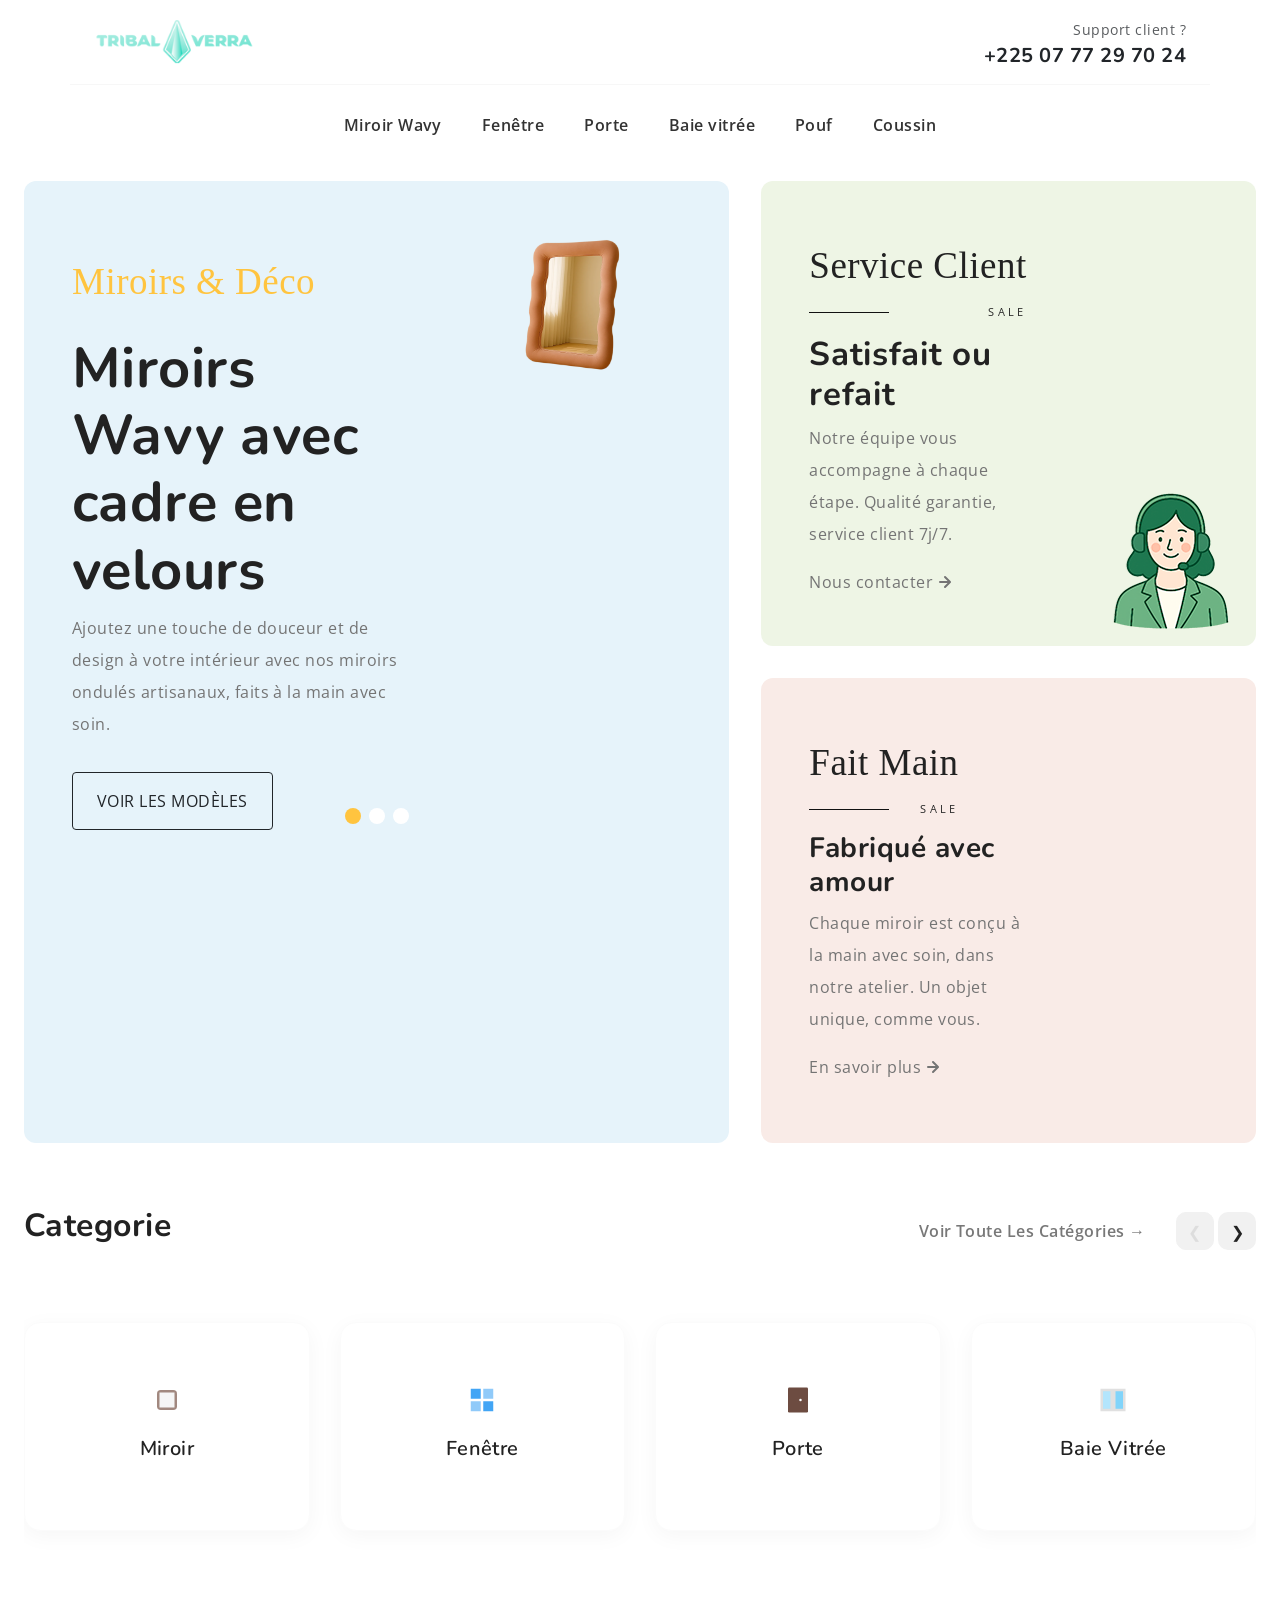
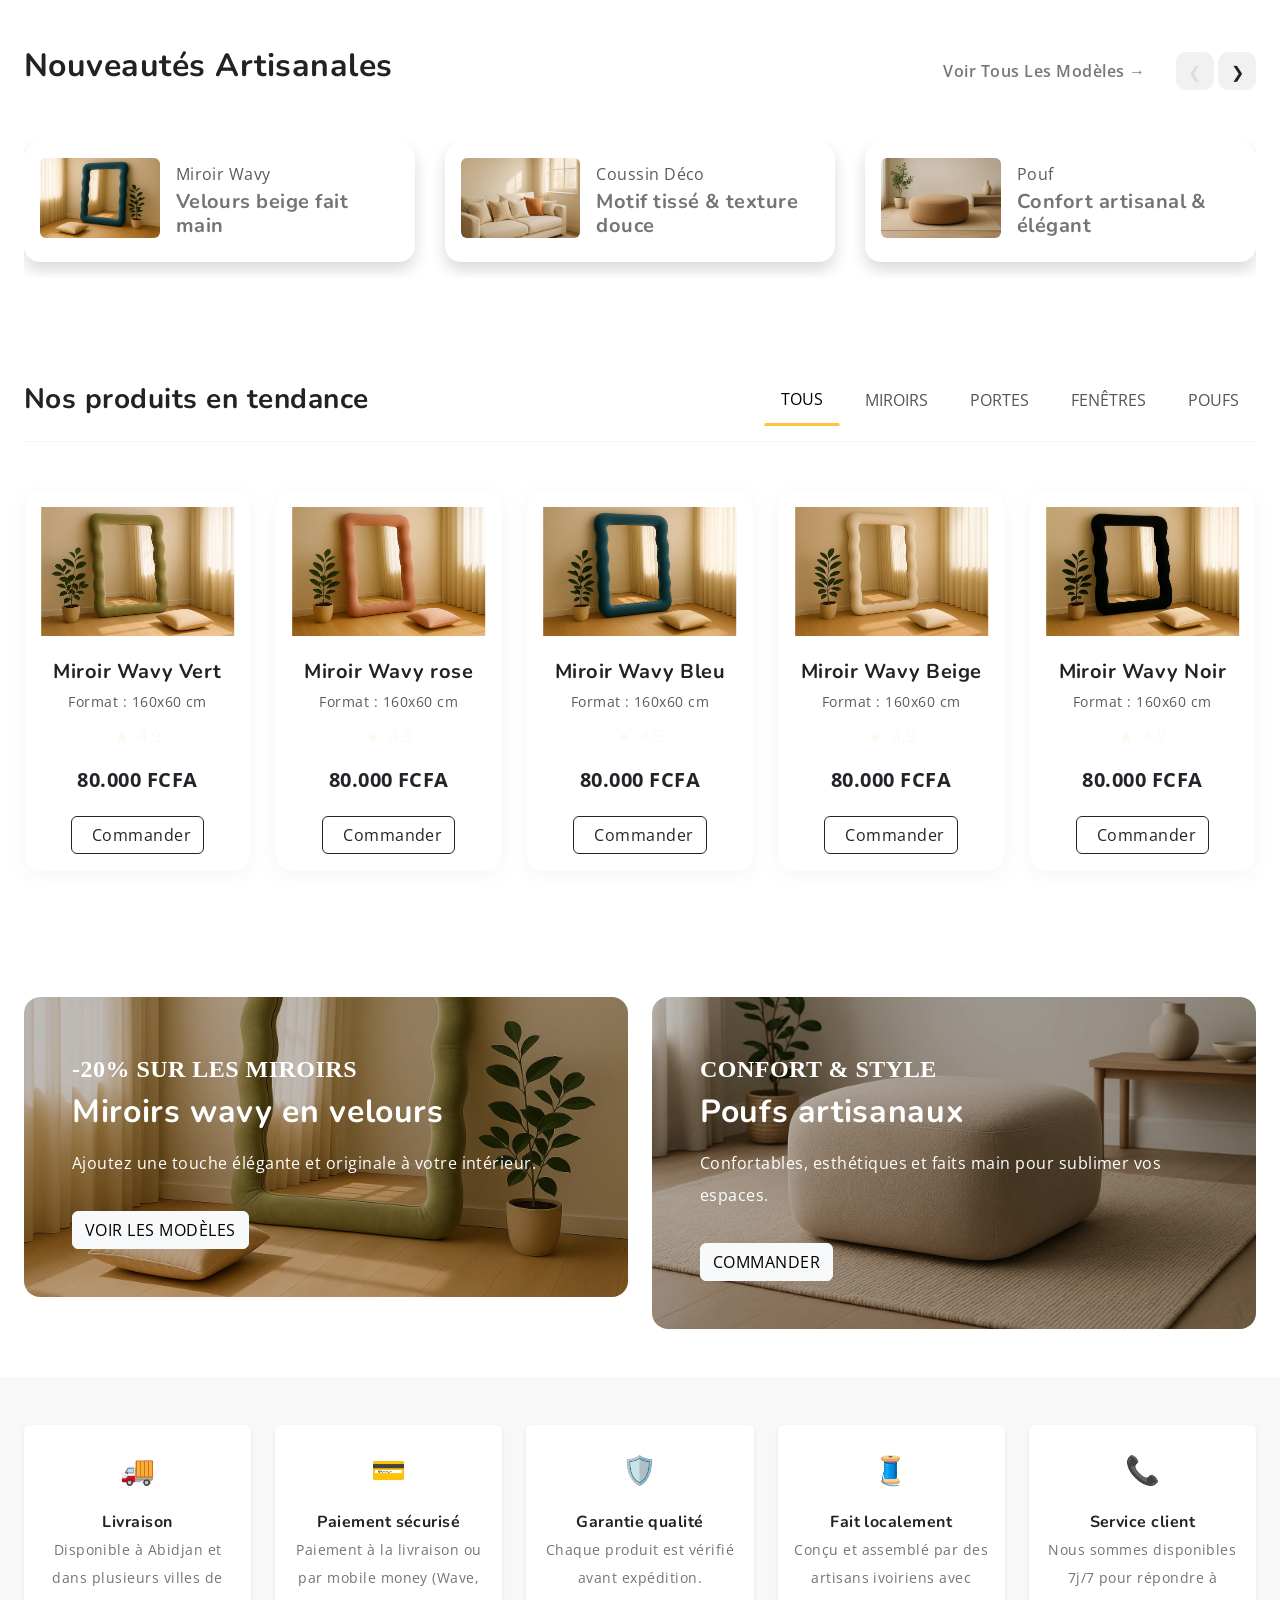
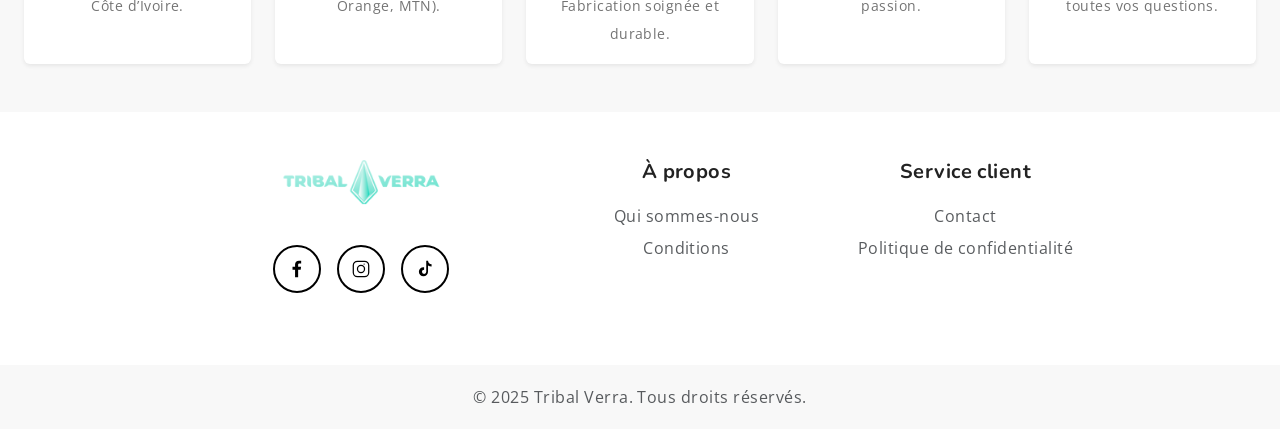
==== index.html @ c723441d "V1.0" ====
<!DOCTYPE html>
<!DOCTYPE html>
<html lang="fr">

<head>
  <title>Tribal Verra: Aluminium & Décoration - Artisanat Local & Design Moderne</title>
  <meta charset="utf-8">
  <meta http-equiv="X-UA-Compatible" content="IE=edge">
  <meta name="viewport" content="width=device-width, initial-scale=1.0">
  <meta name="format-detection" content="telephone=no">
  <meta name="apple-mobile-web-app-capable" content="yes">
  <meta name="author" content="Tribal Verra">
  <meta name="keywords"
    content="Tribal Verra, aluminium, décoration, miroir wavy, portes aluminium, fenêtres aluminium, baies vitrées, artisanat local, design moderne, sur mesure, Abidjan, Côte d'Ivoire">
  <meta name="description"
    content="Tribal Verra transforme vos espaces avec des créations en aluminium et miroirs uniques. Découvrez nos portes, fenêtres, baies vitrées sur mesure, alliant artisanat local et design moderne. Basé à Abidjan, Côte d'Ivoire.">
  <link rel="canonical" href="https://tribalverra.ci/">

  <meta property="og:title" content="Tribal Verra: Aluminium & Décoration - Artisanat Local & Design Moderne">
  <meta property="og:description"
    content="Tribal Verra transforme vos espaces avec des créations en aluminium et miroirs uniques. Découvrez nos portes, fenêtres, baies vitrées sur mesure, alliant artisanat local et design moderne. Basé à Abidjan, Côte d'Ivoire.">
  <meta property="og:type" content="website">
  <meta property="og:url" content="https://tribalverra.ci/">
  <meta property="og:image" content="URL_DE_VOTRE_LOGO_OU_IMAGE_PRINCIPALE">



  <link rel="stylesheet" href="https://cdn.jsdelivr.net/npm/swiper@9/swiper-bundle.min.css">
  <link rel="stylesheet" href="https://cdnjs.cloudflare.com/ajax/libs/font-awesome/6.5.0/css/all.min.css"
    integrity="sha512-7qQmYkhZXrxQSRRANmO1FV8n5Er7xd5ClbkJoKNZ4v1QHTuDi3U91yWyZzBOxgrZuS4MaPLD9QoI5Vvfv4F0eQ=="
    crossorigin="anonymous" referrerpolicy="no-referrer" />
  <link href="https://cdn.jsdelivr.net/npm/bootstrap@5.3.0-alpha3/dist/css/bootstrap.min.css" rel="stylesheet"
    integrity="sha384-KK94CHFLLe+nY2dmCWGMq91rCGa5gtU4mk92HdvYe+M/SXH301p5ILy+dN9+nJOZ" crossorigin="anonymous">
  <link rel="stylesheet" type="text/css" href="css/vendor.css">
  <link rel="stylesheet" type="text/css" href="style.css">

  <link rel="preconnect" href="https://fonts.googleapis.com">
  <link rel="preconnect" href="https://fonts.gstatic.com" crossorigin>
  <link
    href="https://fonts.googleapis.com/css2?family=Nunito:wght@400;700&family=Open+Sans:ital,wght@0,400;0,700;1,400;1,700&display=swap"
    rel="stylesheet">

  <link rel="apple-touch-icon" sizes="57x57" href="/apple-icon-57x57.png">
  <link rel="apple-touch-icon" sizes="60x60" href="/apple-icon-60x60.png">
  <link rel="apple-touch-icon" sizes="72x72" href="/apple-icon-72x72.png">
  <link rel="apple-touch-icon" sizes="76x76" href="/apple-icon-76x76.png">
  <link rel="apple-touch-icon" sizes="114x114" href="/apple-icon-114x114.png">
  <link rel="apple-touch-icon" sizes="120x120" href="/apple-icon-120x120.png">
  <link rel="apple-touch-icon" sizes="144x144" href="/apple-icon-144x144.png">
  <link rel="apple-touch-icon" sizes="152x152" href="/apple-icon-152x152.png">
  <link rel="apple-touch-icon" sizes="180x180" href="/apple-icon-180x180.png">
  <link rel="icon" type="image/png" sizes="192x192" href="/android-icon-192x192.png">
  <link rel="icon" type="image/png" sizes="32x32" href="/favicon-32x32.png">
  <link rel="icon" type="image/png" sizes="96x96" href="/favicon-96x96.png">
  <link rel="icon" type="image/png" sizes="16x16" href="/favicon-16x16.png">
  <link rel="manifest" href="/manifest.json">
  <meta name="msapplication-TileColor" content="#ffffff">
  <meta name="msapplication-TileImage" content="/ms-icon-144x144.png">
  <meta name="theme-color" content="#ffffff">

</head>

<body>

  <svg xmlns="http://www.w3.org/2000/svg" style="display: none;">
    <defs>
      <symbol xmlns="http://www.w3.org/2000/svg" id="link" viewBox="0 0 24 24">
        <path fill="currentColor"
          d="M12 19a1 1 0 1 0-1-1a1 1 0 0 0 1 1Zm5 0a1 1 0 1 0-1-1a1 1 0 0 0 1 1Zm0-4a1 1 0 1 0-1-1a1 1 0 0 0 1 1Zm-5 0a1 1 0 1 0-1-1a1 1 0 0 0 1 1Zm7-12h-1V2a1 1 0 0 0-2 0v1H8V2a1 1 0 0 0-2 0v1H5a3 3 0 0 0-3 3v14a3 3 0 0 0 3 3h14a3 3 0 0 0 3-3V6a3 3 0 0 0-3-3Zm1 17a1 1 0 0 1-1 1H5a1 1 0 0 1-1-1v-9h16Zm0-11H4V6a1 1 0 0 1 1-1h1v1a1 1 0 0 0 2 0V5h8v1a1 1 0 0 0 2 0V5h1a1 1 0 0 1 1 1ZM7 15a1 1 0 1 0-1-1a1 1 0 0 0 1 1Zm0 4a1 1 0 1 0-1-1a1 1 0 0 0 1 1Z" />
      </symbol>
      <symbol xmlns="http://www.w3.org/2000/svg" id="arrow-right" viewBox="0 0 24 24">
        <path fill="currentColor"
          d="M17.92 11.62a1 1 0 0 0-.21-.33l-5-5a1 1 0 0 0-1.42 1.42l3.3 3.29H7a1 1 0 0 0 0 2h7.59l-3.3 3.29a1 1 0 0 0 0 1.42a1 1 0 0 0 1.42 0l5-5a1 1 0 0 0 .21-.33a1 1 0 0 0 0-.76Z" />
      </symbol>
      <symbol xmlns="http://www.w3.org/2000/svg" id="category" viewBox="0 0 24 24">
        <path fill="currentColor"
          d="M19 5.5h-6.28l-.32-1a3 3 0 0 0-2.84-2H5a3 3 0 0 0-3 3v13a3 3 0 0 0 3 3h14a3 3 0 0 0 3-3v-10a3 3 0 0 0-3-3Zm1 13a1 1 0 0 1-1 1H5a1 1 0 0 1-1-1v-13a1 1 0 0 1 1-1h4.56a1 1 0 0 1 .95.68l.54 1.64a1 1 0 0 0 .95.68h7a1 1 0 0 1 1 1Z" />
      </symbol>
      <symbol xmlns="http://www.w3.org/2000/svg" id="calendar" viewBox="0 0 24 24">
        <path fill="currentColor"
          d="M19 4h-2V3a1 1 0 0 0-2 0v1H9V3a1 1 0 0 0-2 0v1H5a3 3 0 0 0-3 3v12a3 3 0 0 0 3 3h14a3 3 0 0 0 3-3V7a3 3 0 0 0-3-3Zm1 15a1 1 0 0 1-1 1H5a1 1 0 0 1-1-1v-7h16Zm0-9H4V7a1 1 0 0 1 1-1h2v1a1 1 0 0 0 2 0V6h6v1a1 1 0 0 0 2 0V6h2a1 1 0 0 1 1 1Z" />
      </symbol>
      <symbol xmlns="http://www.w3.org/2000/svg" id="heart" viewBox="0 0 24 24">
        <path fill="currentColor"
          d="M20.16 4.61A6.27 6.27 0 0 0 12 4a6.27 6.27 0 0 0-8.16 9.48l7.45 7.45a1 1 0 0 0 1.42 0l7.45-7.45a6.27 6.27 0 0 0 0-8.87Zm-1.41 7.46L12 18.81l-6.75-6.74a4.28 4.28 0 0 1 3-7.3a4.25 4.25 0 0 1 3 1.25a1 1 0 0 0 1.42 0a4.27 4.27 0 0 1 6 6.05Z" />
      </symbol>
      <symbol xmlns="http://www.w3.org/2000/svg" id="plus" viewBox="0 0 24 24">
        <path fill="currentColor"
          d="M19 11h-6V5a1 1 0 0 0-2 0v6H5a1 1 0 0 0 0 2h6v6a1 1 0 0 0 2 0v-6h6a1 1 0 0 0 0-2Z" />
      </symbol>
      <symbol xmlns="http://www.w3.org/2000/svg" id="minus" viewBox="0 0 24 24">
        <path fill="currentColor" d="M19 11H5a1 1 0 0 0 0 2h14a1 1 0 0 0 0-2Z" />
      </symbol>
      <symbol xmlns="http://www.w3.org/2000/svg" id="cart" viewBox="0 0 24 24">
        <path fill="currentColor"
          d="M8.5 19a1.5 1.5 0 1 0 1.5 1.5A1.5 1.5 0 0 0 8.5 19ZM19 16H7a1 1 0 0 1 0-2h8.491a3.013 3.013 0 0 0 2.885-2.176l1.585-5.55A1 1 0 0 0 19 5H6.74a3.007 3.007 0 0 0-2.82-2H3a1 1 0 0 0 0 2h.921a1.005 1.005 0 0 1 .962.725l.155.545v.005l1.641 5.742A3 3 0 0 0 7 18h12a1 1 0 0 0 0-2Zm-1.326-9l-1.22 4.274a1.005 1.005 0 0 1-.963.726H8.754l-.255-.892L7.326 7ZM16.5 19a1.5 1.5 0 1 0 1.5 1.5a1.5 1.5 0 0 0-1.5-1.5Z" />
      </symbol>
      <symbol xmlns="http://www.w3.org/2000/svg" id="check" viewBox="0 0 24 24">
        <path fill="currentColor"
          d="M18.71 7.21a1 1 0 0 0-1.42 0l-7.45 7.46l-3.13-3.14A1 1 0 1 0 5.29 13l3.84 3.84a1 1 0 0 0 1.42 0l8.16-8.16a1 1 0 0 0 0-1.47Z" />
      </symbol>
      <symbol xmlns="http://www.w3.org/2000/svg" id="trash" viewBox="0 0 24 24">
        <path fill="currentColor"
          d="M10 18a1 1 0 0 0 1-1v-6a1 1 0 0 0-2 0v6a1 1 0 0 0 1 1ZM20 6h-4V5a3 3 0 0 0-3-3h-2a3 3 0 0 0-3 3v1H4a1 1 0 0 0 0 2h1v11a3 3 0 0 0 3 3h8a3 3 0 0 0 3-3V8h1a1 1 0 0 0 0-2ZM10 5a1 1 0 0 1 1-1h2a1 1 0 0 1 1 1v1h-4Zm7 14a1 1 0 0 1-1 1H8a1 1 0 0 1-1-1V8h10Zm-3-1a1 1 0 0 0 1-1v-6a1 1 0 0 0-2 0v6a1 1 0 0 0 1 1Z" />
      </symbol>
      <symbol xmlns="http://www.w3.org/2000/svg" id="star-outline" viewBox="0 0 15 15">
        <path fill="none" stroke="currentColor" stroke-linecap="round" stroke-linejoin="round"
          d="M7.5 9.804L5.337 11l.413-2.533L4 6.674l2.418-.37L7.5 4l1.082 2.304l2.418.37l-1.75 1.793L9.663 11L7.5 9.804Z" />
      </symbol>
      <symbol xmlns="http://www.w3.org/2000/svg" id="star-solid" viewBox="0 0 15 15">
        <path fill="currentColor"
          d="M7.953 3.788a.5.5 0 0 0-.906 0L6.08 5.85l-2.154.33a.5.5 0 0 0-.283.843l1.574 1.613l-.373 2.284a.5.5 0 0 0 .736.518l1.92-1.063l1.921 1.063a.5.5 0 0 0 .736-.519l-.373-2.283l1.574-1.613a.5.5 0 0 0-.283-.844L8.921 5.85l-.968-2.062Z" />
      </symbol>
      <symbol xmlns="http://www.w3.org/2000/svg" id="search" viewBox="0 0 24 24">
        <path fill="currentColor"
          d="M21.71 20.29L18 16.61A9 9 0 1 0 16.61 18l3.68 3.68a1 1 0 0 0 1.42 0a1 1 0 0 0 0-1.39ZM11 18a7 7 0 1 1 7-7a7 7 0 0 1-7 7Z" />
      </symbol>
      <symbol xmlns="http://www.w3.org/2000/svg" id="user" viewBox="0 0 24 24">
        <path fill="currentColor"
          d="M15.71 12.71a6 6 0 1 0-7.42 0a10 10 0 0 0-6.22 8.18a1 1 0 0 0 2 .22a8 8 0 0 1 15.9 0a1 1 0 0 0 1 .89h.11a1 1 0 0 0 .88-1.1a10 10 0 0 0-6.25-8.19ZM12 12a4 4 0 1 1 4-4a4 4 0 0 1-4 4Z" />
      </symbol>
      <symbol xmlns="http://www.w3.org/2000/svg" id="close" viewBox="0 0 15 15">
        <path fill="currentColor"
          d="M7.953 3.788a.5.5 0 0 0-.906 0L6.08 5.85l-2.154.33a.5.5 0 0 0-.283.843l1.574 1.613l-.373 2.284a.5.5 0 0 0 .736.518l1.92-1.063l1.921 1.063a.5.5 0 0 0 .736-.519l-.373-2.283l1.574-1.613a.5.5 0 0 0-.283-.844L8.921 5.85l-.968-2.062Z" />
      </symbol>
    </defs>
  </svg>

  <div class="preloader-wrapper">
    <div class="preloader">
    </div>
  </div>

  <header>
    <!-- Top header -->
    <div class="container py-3 border-bottom">
      <div class="row align-items-center justify-content-between">

        <!-- Logo -->
        <div class="col-md-4 text-center text-md-start mb-3 mb-md-0">
          <a href="index.html">
            <img src="images/logo.png" alt="logo Tribal Verra" class="img-fluid" style="max-width: 160px;">
          </a>
        </div>

        <!-- Support client -->
        <div class="col-md-4 text-center text-md-end">
          <div class="support-box">
            <span class="text-muted d-block small">Support client ?</span>
            <h5 class="mb-0 fw-bold text-dark">+225 07 77 29 70 24</h5>
          </div>
        </div>

      </div>
    </div>
    <nav class="navbar navbar-expand-lg bg-white py-3">
      <div class="container">

        <!-- Bouton Mobile -->
        <button class="navbar-toggler" type="button" data-bs-toggle="collapse" data-bs-target="#navbarNav"
          aria-controls="navbarNav" aria-expanded="false" aria-label="Toggle navigation">
          <span class="navbar-toggler-icon"></span>
        </button>

        <!-- Liens de navigation -->
        <div class="collapse navbar-collapse justify-content-center" id="navbarNav">
          <ul class="navbar-nav gap-4 text-center">

            <li class="nav-item">
              <a class="nav-link fw-semibold" href="miroirwavy.html">Miroir Wavy</a>
            </li>

            <li class="nav-item">
              <a class="nav-link fw-semibold" href="#fenetre">Fenêtre</a>
            </li>

            <li class="nav-item">
              <a class="nav-link fw-semibold" href="#porte">Porte</a>
            </li>

            <li class="nav-item">
              <a class="nav-link fw-semibold" href="#baievitree">Baie vitrée</a>
            </li>

            <li class="nav-item">
              <a class="nav-link fw-semibold" href="#pouf">Pouf</a>
            </li>

            <li class="nav-item">
              <a class="nav-link fw-semibold" href="#coussin">Coussin</a>
            </li>

          </ul>
        </div>

      </div>
    </nav>
  </header>

  <section class="py-3"
    style="background-image: url('images/background-pattern.jpg');background-repeat: no-repeat;background-size: cover;">
    <div class="container-fluid">
      <div class="row">
        <div class="col-md-12">

          <div class="banner-blocks">

            <div class="banner-ad large bg-info block-1">

              <div class="swiper main-swiper">
                <div class="swiper-wrapper">

                  <div class="swiper-slide">
                    <div class="row banner-content p-5">
                      <div class="content-wrapper col-md-7">
                        <div class="categories my-3">Miroirs & Déco</div>
                        <h3 class="display-4">Miroirs Wavy avec cadre en velours</h3>
                        <p>Ajoutez une touche de douceur et de design à votre intérieur avec nos miroirs ondulés
                          artisanaux, faits à la main avec soin.</p>
                        <a href="https://wa.me/p/30086989200899833/22577297024"
                          class="btn btn-outline-dark btn-lg text-uppercase fs-6 rounded-1 px-4 py-3 mt-3">Voir les
                          modèles</a>
                      </div>
                      <div class="img-wrapper col-md-5">
                        <img src="images/BN1.png" class="img-fluid">
                      </div>
                    </div>
                  </div>

                  <div class="swiper-slide">
                    <div class="row banner-content p-5">
                      <div class="content-wrapper col-md-7">
                        <div class="categories mb-3 pb-3">Aluminium Sur-Mesure</div>
                        <h3 class="banner-title">Fenêtres & Baies Vitrées Élégantes</h3>
                        <p>Modernisez vos espaces avec nos ouvertures en aluminium, conçues pour offrir lumière,
                          esthétisme et durabilité.</p>
                        <a href="https://wa.me/22577297024"
                          class="btn btn-outline-dark btn-lg text-uppercase fs-6 rounded-1">Demander un devis</a>
                      </div>
                      <div class="img-wrapper col-md-5">
                        <img src="images/bnf.png" class="img-fluid">
                      </div>
                    </div>
                  </div>

                  <div class="swiper-slide">
                    <div class="row banner-content p-5">
                      <div class="content-wrapper col-md-7">
                        <div class="categories mb-3 pb-3">Portes Modernes</div>
                        <h3 class="banner-title">Portes en Aluminium Design</h3>
                        <p>Des portes solides, esthétiques et résistantes aux intempéries, pour une entrée élégante et
                          sécurisée.</p>
                        <a href="https://wa.me/22577297024"
                          class="btn btn-outline-dark btn-lg text-uppercase fs-6 rounded-1">Voir la collection</a>
                      </div>
                      <div class="img-wrapper col-md-5">
                        <img src="images/BNP.png" class="img-fluid">
                      </div>
                    </div>
                  </div>
                </div>

                <div class="swiper-pagination"></div>

              </div>
            </div>

            <div class="banner-ad bg-success-subtle block-2"
              style="background:url('images/svc.png') no-repeat;background-position: right bottom">
              <div class="row banner-content p-5">
                <div class="content-wrapper col-md-7">
                  <div class="categories sale mb-3 pb-3">Service Client</div>
                  <h3 class="banner-title">Satisfait ou refait</h3>
                  <p class="mb-3">Notre équipe vous accompagne à chaque étape. Qualité garantie, service client 7j/7.
                  </p>
                  <a href="https://wa.me/22577297024" class="d-flex align-items-center nav-link">Nous contacter <svg
                      width="24" height="24">
                      <use xlink:href="#arrow-right"></use>
                    </svg></a>
                </div>
              </div>
            </div>

            <div class="banner-ad bg-danger block-3">
              <div class="row banner-content p-5">
                <div class="content-wrapper col-md-7">
                  <div class="categories sale mb-3 pb-3">Fait main</div>
                  <h3 class="item-title">Fabriqué avec amour</h3>
                  <p class="mb-3">Chaque miroir est conçu à la main avec soin, dans notre atelier. Un objet unique,
                    comme vous.</p>
                  <a href="https://wa.me/22577297024" class="d-flex align-items-center nav-link">En savoir plus <svg
                      width="24" height="24">
                      <use xlink:href="#arrow-right"></use>
                    </svg></a>
                </div>
              </div>
            </div>

          </div>
        </div>

      </div>
      <!-- / Banner Blocks -->

    </div>
    </div>
    </div>
  </section>

  <section class="py-5 overflow-hidden">
    <div class="container-fluid">
      <div class="row">
        <div class="col-md-12">

          <div class="section-header d-flex flex-wrap justify-content-between mb-5">
            <h2 class="section-title">Categorie</h2>

            <div class="d-flex align-items-center">
              <a href="#" class="btn-link text-decoration-none">Voir toute les Catégories →</a>
              <div class="swiper-buttons">
                <button class="swiper-prev category-carousel-prev btn btn-yellow">❮</button>
                <button class="swiper-next category-carousel-next btn btn-yellow">❯</button>
              </div>
            </div>
          </div>

        </div>
      </div>
      <div class="row">
        <div class="col-md-12">

          <div class="category-carousel swiper">
            <div class="swiper-wrapper">

              <!-- Miroir -->

              <a href="miroirwavy.html" class="nav-link category-item swiper-slide text-center">
                <svg xmlns="http://www.w3.org/2000/svg" width="30" height="30" viewBox="0 0 24 24">
                  <rect x="4" y="4" width="16" height="16" rx="3" ry="3" fill="#a1887f" />
                  <rect x="6" y="6" width="12" height="12" fill="#f5f5f5" />
                </svg>
                <h3 class="category-title">Miroir</h3>
              </a>

              <!-- Fenêtre -->
              <a href="https://wa.me/22577297024" class="nav-link category-item swiper-slide text-center">
                <svg xmlns="http://www.w3.org/2000/svg" width="30" height="30" viewBox="0 0 24 24">
                  <path d="M3 3h8v8H3z" fill="#42a5f5" />
                  <path d="M13 3h8v8h-8z" fill="#90caf9" />
                  <path d="M3 13h8v8H3z" fill="#90caf9" />
                  <path d="M13 13h8v8h-8z" fill="#42a5f5" />
                </svg>
                <h3 class="category-title">Fenêtre</h3>
              </a>

              <!-- Porte -->
              <a href="https://wa.me/22577297024" class="nav-link category-item swiper-slide text-center">
                <svg xmlns="http://www.w3.org/2000/svg" width="30" height="30" viewBox="0 0 24 24">
                  <rect x="4" y="2" width="16" height="20" rx="1" ry="1" fill="#6d4c41" />
                  <circle cx="14" cy="12" r="1" fill="#fff" />
                </svg>
                <h3 class="category-title">Porte</h3>
              </a>

              <!-- Baie Vitrée -->
              <a href="https://wa.me/22577297024" class="nav-link category-item swiper-slide text-center">
                <svg xmlns="http://www.w3.org/2000/svg" width="30" height="30" viewBox="0 0 24 24">
                  <rect x="2" y="3" width="20" height="18" fill="#e0e0e0" />
                  <rect x="4" y="5" width="6" height="14" fill="#b3e5fc" />
                  <rect x="14" y="5" width="6" height="14" fill="#81d4fa" />
                </svg>
                <h3 class="category-title">Baie Vitrée</h3>
              </a>

              <!-- Pouf -->
              <a href="https://wa.me/22577297024" class="nav-link category-item swiper-slide text-center">
                <svg xmlns="http://www.w3.org/2000/svg" width="30" height="30" viewBox="0 0 24 24">
                  <ellipse cx="12" cy="17" rx="8" ry="4" fill="#d7ccc8" />
                  <rect x="4" y="6" width="16" height="10" rx="4" ry="4" fill="#a1887f" />
                </svg>
                <h3 class="category-title">Pouf</h3>
              </a>

              <!-- Coussin -->
              <a href="https://wa.me/22577297024" class="nav-link category-item swiper-slide text-center">
                <svg xmlns="http://www.w3.org/2000/svg" width="30" height="30" viewBox="0 0 24 24">
                  <rect x="4" y="4" width="16" height="16" rx="3" ry="3" fill="#ffccbc" />
                </svg>
                <h3 class="category-title">Coussin</h3>
              </a>

            </div>
          </div>

        </div>
      </div>
    </div>
  </section>


  <section class="py-5 overflow-hidden">
    <div class="container-fluid">
      <div class="row">
        <div class="col-md-12">

          <div class="section-header d-flex flex-wrap justify-content-between mb-5">
            <h2 class="section-title">Nouveautés Artisanales</h2>
            <div class="d-flex align-items-center">
              <a href="#" class="btn-link text-decoration-none">Voir tous les modèles →</a>
              <div class="swiper-buttons">
                <button class="swiper-prev brand-carousel-prev btn btn-yellow">❮</button>
                <button class="swiper-next brand-carousel-next btn btn-yellow">❯</button>
              </div>
            </div>
          </div>

        </div>
      </div>

      <div class="row">
        <div class="col-md-12">
          <div class="brand-carousel swiper">
            <div class="swiper-wrapper">

              <!-- Miroir Wavy -->
              <div class="swiper-slide">
                <div class="card mb-3 p-3 rounded-4 shadow border-0">
                  <div class="row g-0">
                    <div class="col-md-4">
                      <img src="images/bleu.webp" class="img-fluid rounded" alt="Miroir Wavy">
                    </div>
                    <div class="col-md-8">
                      <div class="card-body py-0">
                        <p class="text-muted mb-0">Miroir Wavy</p>
                        <h5 class="card-title">Velours beige fait main</h5>
                      </div>
                    </div>
                  </div>
                </div>
              </div>

              <!-- Coussin Déco -->
              <div class="swiper-slide">
                <div class="card mb-3 p-3 rounded-4 shadow border-0">
                  <div class="row g-0">
                    <div class="col-md-4">
                      <img src="images/cs.webp" class="img-fluid rounded" alt="Coussin Déco">
                    </div>
                    <div class="col-md-8">
                      <div class="card-body py-0">
                        <p class="text-muted mb-0">Coussin Déco</p>
                        <h5 class="card-title">Motif tissé & texture douce</h5>
                      </div>
                    </div>
                  </div>
                </div>
              </div>

              <!-- Pouf -->
              <div class="swiper-slide">
                <div class="card mb-3 p-3 rounded-4 shadow border-0">
                  <div class="row g-0">
                    <div class="col-md-4">
                      <img src="images/Pf.webp" class="img-fluid rounded" alt="Pouf Design">
                    </div>
                    <div class="col-md-8">
                      <div class="card-body py-0">
                        <p class="text-muted mb-0">Pouf</p>
                        <h5 class="card-title">Confort artisanal & élégant</h5>
                      </div>
                    </div>
                  </div>
                </div>
              </div>

              <!-- Baie Vitrée -->
              <div class="swiper-slide">
                <div class="card mb-3 p-3 rounded-4 shadow border-0">
                  <div class="row g-0">
                    <div class="col-md-4">
                      <img src="images/BVT.webp" class="img-fluid rounded" alt="Baie vitrée aluminium">
                    </div>
                    <div class="col-md-8">
                      <div class="card-body py-0">
                        <p class="text-muted mb-0">Baie Vitrée</p>
                        <h5 class="card-title">Aluminium & vue panoramique</h5>
                      </div>
                    </div>
                  </div>
                </div>
              </div>

              <!-- Fenêtre aluminium -->
              <div class="swiper-slide">
                <div class="card mb-3 p-3 rounded-4 shadow border-0">
                  <div class="row g-0">
                    <div class="col-md-4">
                      <img src="images/F1.webp" class="img-fluid rounded" alt="Fenêtre aluminium noire">
                    </div>
                    <div class="col-md-8">
                      <div class="card-body py-0">
                        <p class="text-muted mb-0">Fenêtre Aluminium</p>
                        <h5 class="card-title">Minimalisme & solidité</h5>
                      </div>
                    </div>
                  </div>
                </div>
              </div>

              <!-- Porte en alu -->
              <div class="swiper-slide">
                <div class="card mb-3 p-3 rounded-4 shadow border-0">
                  <div class="row g-0">
                    <div class="col-md-4">
                      <img src="images/pRT.webp" class="img-fluid rounded" alt="Porte vitrée">
                    </div>
                    <div class="col-md-8">
                      <div class="card-body py-0">
                        <p class="text-muted mb-0">Porte Aluminium</p>
                        <h5 class="card-title">Design clair & moderne</h5>
                      </div>
                    </div>
                  </div>
                </div>
              </div>

            </div> <!-- end swiper-wrapper -->
          </div> <!-- end swiper -->
        </div>
      </div>
    </div>
  </section>


  <section class="py-5">
    <div class="container-fluid">

      <div class="row">
        <div class="col-md-12">

          <div class="bootstrap-tabs product-tabs">
            <div
              class="tabs-header d-flex flex-column flex-md-row justify-content-between align-items-start align-items-md-center border-bottom pb-3 mb-5">

              <!-- Titre -->
              <h3 class="fw-bold mb-3 mb-md-0">Nos produits en tendance</h3>

              <!-- Navigation Tabs -->
              <nav>
                <div class="nav nav-tabs gap-2" id="nav-tab" role="tablist">
                  <button class="nav-link active text-uppercase fs-6" id="nav-all-tab" data-bs-toggle="tab"
                    data-bs-target="#nav-all" type="button" role="tab">Tous</button>
                  <button class="nav-link text-uppercase fs-6" id="nav-mirrors-tab" data-bs-toggle="tab"
                    data-bs-target="#nav-mirrors" type="button" role="tab">Miroirs</button>
                  <button class="nav-link text-uppercase fs-6" id="nav-doors-tab" data-bs-toggle="tab"
                    data-bs-target="#nav-doors" type="button" role="tab">Portes</button>
                  <button class="nav-link text-uppercase fs-6" id="nav-windows-tab" data-bs-toggle="tab"
                    data-bs-target="#nav-windows" type="button" role="tab">Fenêtres</button>
                  <button class="nav-link text-uppercase fs-6" id="nav-poufs-tab" data-bs-toggle="tab"
                    data-bs-target="#nav-poufs" type="button" role="tab">Poufs</button>
                </div>
              </nav>

            </div>
            <div class="tab-content" id="nav-tabContent">
              <div class="tab-pane fade show active" id="nav-all" role="tabpanel" aria-labelledby="nav-all-tab">

                <div class="product-grid row row-cols-1 row-cols-sm-2 row-cols-md-3 row-cols-lg-4 row-cols-xl-5">



                  <div class="col">
                    <div class="product-item text-center position-relative" style="overflow: hidden;">

                      <!-- Image avec effet miroir horizontal -->
                      <figure class="mb-4">
                        <a href="miroirwavy.html" title="Miroir Wavy Vert">
                          <img src="images/vert.webp" class="tab-image img-fluid"
                            style="transform: scaleX(-1); transition: transform 0.3s ease;">
                        </a>
                      </figure>

                      <!-- Détails du produit -->
                      <h5 class="fw-bold mb-1">Miroir Wavy Vert</h5>
                      <span class="d-block text-muted small mb-1">Format : 160x60 cm</span>
                      <span class="d-block text-warning mb-2">
                        <svg width="16" height="16" class="text-warning me-1">
                          <use xlink:href="#star-solid"></use>
                        </svg> 4.9
                      </span>
                      <p class="fw-bold text-dark fs-5 mb-3">80.000 FCFA</p>

                      <!-- Bouton commander -->
                      <a href="miroirwavy.html" class="btn btn-outline-dark d-inline-flex align-items-center gap-2">
                        <iconify-icon icon="uil:shopping-cart" width="20"></iconify-icon>
                        Commander
                      </a>

                    </div>
                  </div>

                  <div class="col">
                    <div class="product-item text-center position-relative" style="overflow: hidden;">

                      <!-- Image avec effet miroir horizontal -->
                      <figure class="mb-4">
                        <a href="miroirwavy.html" title="Miroir Wavy Rose">
                          <img src="images/Banner.webp" class="tab-image img-fluid"
                            style="transform: scaleX(-1); transition: transform 0.3s ease;">
                        </a>
                      </figure>

                      <!-- Détails du produit -->
                      <h5 class="fw-bold mb-1">Miroir Wavy rose</h5>
                      <span class="d-block text-muted small mb-1">Format : 160x60 cm</span>
                      <span class="d-block text-warning mb-2">
                        <svg width="16" height="16" class="text-warning me-1">
                          <use xlink:href="#star-solid"></use>
                        </svg> 4.9
                      </span>
                      <p class="fw-bold text-dark fs-5 mb-3">80.000 FCFA</p>

                      <!-- Bouton commander -->
                      <a href="miroirwavy.html" class="btn btn-outline-dark d-inline-flex align-items-center gap-2">
                        <iconify-icon icon="uil:shopping-cart" width="20"></iconify-icon>
                        Commander
                      </a>

                    </div>
                  </div>

                  <div class="col">
                    <div class="product-item text-center position-relative" style="overflow: hidden;">

                      <!-- Image avec effet miroir horizontal -->
                      <figure class="mb-4">
                        <a href="miroirwavy.html" title="Miroir Wavy Bleu">
                          <img src="images/bleu.webp" class="tab-image img-fluid"
                            style="transform: scaleX(-1); transition: transform 0.3s ease;">
                        </a>
                      </figure>

                      <!-- Détails du produit -->
                      <h5 class="fw-bold mb-1">Miroir Wavy Bleu</h5>
                      <span class="d-block text-muted small mb-1">Format : 160x60 cm</span>
                      <span class="d-block text-warning mb-2">
                        <svg width="16" height="16" class="text-warning me-1">
                          <use xlink:href="#star-solid"></use>
                        </svg> 4.9
                      </span>
                      <p class="fw-bold text-dark fs-5 mb-3">80.000 FCFA</p>

                      <!-- Bouton commander -->
                      <a href="miroirwavy.html" class="btn btn-outline-dark d-inline-flex align-items-center gap-2">
                        <iconify-icon icon="uil:shopping-cart" width="20"></iconify-icon>
                        Commander
                      </a>

                    </div>
                  </div>

                  <div class="col">
                    <div class="product-item text-center position-relative" style="overflow: hidden;">

                      <!-- Image avec effet miroir horizontal -->
                      <figure class="mb-4">
                        <a href="miroirwavy.html" title="Miroir Wavy Beige">
                          <img src="images/Blanc.webp" class="tab-image img-fluid"
                            style="transform: scaleX(-1); transition: transform 0.3s ease;">
                        </a>
                      </figure>

                      <!-- Détails du produit -->
                      <h5 class="fw-bold mb-1">Miroir Wavy Beige</h5>
                      <span class="d-block text-muted small mb-1">Format : 160x60 cm</span>
                      <span class="d-block text-warning mb-2">
                        <svg width="16" height="16" class="text-warning me-1">
                          <use xlink:href="#star-solid"></use>
                        </svg> 4.9
                      </span>
                      <p class="fw-bold text-dark fs-5 mb-3">80.000 FCFA</p>

                      <!-- Bouton commander -->
                      <a href="miroirwavy.html" class="btn btn-outline-dark d-inline-flex align-items-center gap-2">
                        <iconify-icon icon="uil:shopping-cart" width="20"></iconify-icon>
                        Commander
                      </a>

                    </div>
                  </div>

                  <div class="col">
                    <div class="product-item text-center position-relative" style="overflow: hidden;">

                      <!-- Image avec effet miroir horizontal -->
                      <figure class="mb-4">
                        <a href="miroirwavy.html" title="Miroir Wavy Noir">
                          <img src="images/noir.webp" class="tab-image img-fluid"
                            style="transform: scaleX(-1); transition: transform 0.3s ease;">
                        </a>
                      </figure>

                      <!-- Détails du produit -->
                      <h5 class="fw-bold mb-1">Miroir Wavy Noir</h5>
                      <span class="d-block text-muted small mb-1">Format : 160x60 cm</span>
                      <span class="d-block text-warning mb-2">
                        <svg width="16" height="16" class="text-warning me-1">
                          <use xlink:href="#star-solid"></use>
                        </svg> 4.9
                      </span>
                      <p class="fw-bold text-dark fs-5 mb-3">80.000 FCFA</p>

                      <!-- Bouton commander -->
                      <a href="miroirwavy.html" class="btn btn-outline-dark d-inline-flex align-items-center gap-2">
                        <iconify-icon icon="uil:shopping-cart" width="20"></iconify-icon>
                        Commander
                      </a>

                    </div>
                  </div>






                  <!-- / product-grid -->

                </div>

              </div>
            </div>

          </div>
        </div>
      </div>
  </section>

  <section class="py-5">
    <div class="container-fluid">
      <div class="row g-4">

        <!-- Bloc 1 : Miroirs -->
        <!-- Bloc Miroirs -->
        <!-- Bloc Miroirs -->
        <div class="col-md-6">
          <div class="banner-ad rounded-4"
            style="background: url('images/vert.webp') no-repeat right bottom, #d5f4ef; background-size: cover;">
            <div class="banner-content p-5" style="background: rgba(0, 0, 0, 0.25); border-radius: 16px;">
              <div class="categories text-uppercase fs-4 fw-bold text-white">-20% sur les miroirs</div>
              <h3 class="banner-title fs-2 mb-3 text-white">Miroirs wavy en velours</h3>
              <p class="text-white">Ajoutez une touche élégante et originale à votre intérieur.</p>
              <a href="miroirwavy.html" class="btn btn-light text-uppercase mt-3">Voir les modèles</a>
            </div>
          </div>
        </div>

        <!-- Bloc Poufs -->
        <div class="col-md-6">
          <div class="banner-ad rounded-4"
            style="background: url('images/pf2.webp') no-repeat right bottom, #e3f0ed; background-size: cover;">
            <div class="banner-content p-5" style="background: rgba(0, 0, 0, 0.25); border-radius: 16px;">
              <div class="categories text-uppercase fs-4 fw-bold text-white">Confort & style</div>
              <h3 class="banner-title fs-2 mb-3 text-white">Poufs artisanaux</h3>
              <p class="text-white">Confortables, esthétiques et faits main pour sublimer vos espaces.</p>
              <a href="https://wa.me/22577297024" class="btn btn-light text-uppercase mt-3">Commander</a>
            </div>
          </div>
        </div>

      </div>
    </div>
  </section>

  <section class="py-5 bg-light">
    <div class="container-fluid">
      <div class="row g-4 justify-content-center row-cols-1 row-cols-sm-2 row-cols-lg-5">

        <!-- Livraison -->
        <div class="col">
          <div class="card h-100 p-3 border-0 shadow-sm text-center">
            <div class="mb-3 text-dark fs-3">
              🚚
            </div>
            <h6 class="fw-bold mb-1">Livraison</h6>
            <p class="small mb-0">Disponible à Abidjan et dans plusieurs villes de Côte d’Ivoire.</p>
          </div>
        </div>

        <!-- Paiement sécurisé -->
        <div class="col">
          <div class="card h-100 p-3 border-0 shadow-sm text-center">
            <div class="mb-3 text-dark fs-3">
              💳
            </div>
            <h6 class="fw-bold mb-1">Paiement sécurisé</h6>
            <p class="small mb-0">Paiement à la livraison ou par mobile money (Wave, Orange, MTN).</p>
          </div>
        </div>

        <!-- Garantie qualité -->
        <div class="col">
          <div class="card h-100 p-3 border-0 shadow-sm text-center">
            <div class="mb-3 text-dark fs-3">
              🛡️
            </div>
            <h6 class="fw-bold mb-1">Garantie qualité</h6>
            <p class="small mb-0">Chaque produit est vérifié avant expédition. Fabrication soignée et durable.</p>
          </div>
        </div>

        <!-- Fait localement -->
        <div class="col">
          <div class="card h-100 p-3 border-0 shadow-sm text-center">
            <div class="mb-3 text-dark fs-3">
              🧵
            </div>
            <h6 class="fw-bold mb-1">Fait localement</h6>
            <p class="small mb-0">Conçu et assemblé par des artisans ivoiriens avec passion.</p>
          </div>
        </div>

        <!-- Service client -->
        <div class="col">
          <div class="card h-100 p-3 border-0 shadow-sm text-center">
            <div class="mb-3 text-dark fs-3">
              📞
            </div>
            <h6 class="fw-bold mb-1">Service client</h6>
            <p class="small mb-0">Nous sommes disponibles 7j/7 pour répondre à toutes vos questions.</p>
          </div>
        </div>

      </div>
    </div>
  </section>

  <footer class="py-5 bg-white text-dark">
    <div class="container text-center">
      <div class="row justify-content-center">

        <!-- Logo + Réseaux sociaux -->
        <div class="col-lg-4 col-md-6 mb-4">
          <img src="images/logo.png" alt="logo" class="mb-4" style="max-width: 160px;">
          <div class="d-flex justify-content-center gap-3 mt-3">

            <!-- Facebook -->
            <a href="https://www.facebook.com/tribalverra/" title="Facebook"
              style="width:48px;height:48px;border:2px solid #000;border-radius:50%;display:flex;align-items:center;justify-content:center;transition:.3s;">
              <svg xmlns="http://www.w3.org/2000/svg" viewBox="0 0 24 24" fill="#000" width="20" height="20"
                style="display:block;">
                <path
                  d="M15.12 5.32H17V2.14A26.11 26.11 0 0 0 14.26 2c-2.72 0-4.58 1.66-4.58 4.7v2.62H6.61v3.56h3.07V22h3.68v-9.12h3.06l.46-3.56h-3.52V7.05c0-1.05.28-1.73 1.76-1.73Z" />
              </svg>
            </a>

            <!-- Instagram -->
            <a href="https://www.instagram.com/tribalverra/" title="Instagram"
              style="width:48px;height:48px;border:2px solid #000;border-radius:50%;display:flex;align-items:center;justify-content:center;transition:.3s;">
              <svg xmlns="http://www.w3.org/2000/svg" viewBox="0 0 24 24" fill="#000" width="20" height="20"
                style="display:block;">
                <path
                  d="M7.75 2h8.5A5.75 5.75 0 0 1 22 7.75v8.5A5.75 5.75 0 0 1 16.25 22h-8.5A5.75 5.75 0 0 1 2 16.25v-8.5A5.75 5.75 0 0 1 7.75 2Zm0 1.5A4.25 4.25 0 0 0 3.5 7.75v8.5A4.25 4.25 0 0 0 7.75 20.5h8.5A4.25 4.25 0 0 0 20.5 16.25v-8.5A4.25 4.25 0 0 0 16.25 3.5Zm8 1.75a.75.75 0 1 1 0 1.5a.75.75 0 0 1 0-1.5ZM12 7a5 5 0 1 1 0 10a5 5 0 0 1 0-10Zm0 1.5a3.5 3.5 0 1 0 0 7a3.5 3.5 0 0 0 0-7Z" />
              </svg>
            </a>

            <!-- TikTok -->
            <a href="https://www.tiktok.com/@tribal.verra" title="TikTok"
              style="width:48px;height:48px;border:2px solid #000;border-radius:50%;display:flex;align-items:center;justify-content:center;transition:.3s;">
              <svg xmlns="http://www.w3.org/2000/svg" viewBox="0 0 24 24" fill="#000" width="20" height="20"
                style="display:block;">
                <path
                  d="M12.91 2h2.72a4.91 4.91 0 0 0 4.27 4.32v2.74a7.6 7.6 0 0 1-4.27-1.25v7.45a5.49 5.49 0 1 1-5.5-5.49c.27 0 .54.03.8.08v2.93a2.57 2.57 0 1 0 2.56 2.56V2Z" />
              </svg>
            </a>

          </div>
        </div>

        <!-- Liens infos -->
        <div class="col-md-3 col-sm-6 mb-4">
          <h5 class="mb-3">À propos</h5>
          <ul class="list-unstyled">
            <li><a href="#" class="nav-link text-muted p-0">Qui sommes-nous</a></li>
            <li><a href="#" class="nav-link text-muted p-0">Conditions</a></li>
          </ul>
        </div>

        <!-- Liens clients -->
        <div class="col-md-3 col-sm-6 mb-4">
          <h5 class="mb-3">Service client</h5>
          <ul class="list-unstyled">
            <li><a href="https://wa.me/22577297024" class="nav-link text-muted p-0">Contact</a></li>
            <li><a href="#" class="nav-link text-muted p-0">Politique de confidentialité</a></li>
          </ul>
        </div>

      </div>
    </div>
  </footer>

  <!-- Bas de page -->
  <div id="footer-bottom" class="bg-light py-3 text-center text-muted">
    <div class="container">
      <p class="mb-0">© 2025 Tribal Verra. Tous droits réservés.</p>
    </div>
  </div>
  <script src="js/jquery-1.11.0.min.js"></script>
  <script src="https://cdn.jsdelivr.net/npm/swiper@9/swiper-bundle.min.js"></script>
  <script src="https://cdn.jsdelivr.net/npm/bootstrap@5.3.0-alpha3/dist/js/bootstrap.bundle.min.js"
    integrity="sha384-ENjdO4Dr2bkBIFxQpeoTz1HIcje39Wm4jDKdf19U8gI4ddQ3GYNS7NTKfAdVQSZe"
    crossorigin="anonymous"></script>
  <script src="js/plugins.js"></script>
  <script src="js/script.js"></script>
</body>

</html>
---- style.css ----
/*
Theme Name: FoodMart
Theme URI: https://templatesjungle.com/
Author: TemplatesJungle
Author URI: https://templatesjungle.com/
Description: FoodMart is specially designed product packaged for eCommerce store websites.
Version: 1.1
*/

/*--------------------------------------------------------------
This is main CSS file that contains custom style rules used in this template
--------------------------------------------------------------*/

/*------------------------------------*\
    Table of contents
\*------------------------------------*/

/*------------------------------------------------

CSS STRUCTURE:

1. VARIABLES

2. GENERAL TYPOGRAPHY
  2.1 General Styles
  2.2 Floating & Alignment
  2.3 Forms
  2.4 Lists
  2.5 Code
  2.6 Tables
  2.7 Spacing
  2.8 Utilities
  2.9 Misc
    - Row Border
    - Zoom Effect
  2.10 Buttons
    - Button Sizes
    - Button Shapes
    - Button Color Scheme
    - Button Aligns
  2.11 Section
    - Hero Section
    - Section Title
    - Section Paddings
    - Section Margins
    - Section Bg Colors
    - Content Colors
    - Content Borders

3. EXTENDED TYPOGRAPHY
  3.1 Blockquote / Pullquote
  3.2 Text Highlights

4. CONTENT ELEMENTS
  4.1 Tabs
  4.2 Accordions
  4.3 Brand Carousel
  4.4 Category Carousel

5. BLOG STYLES
  5.1 Blog Single Post
  5.2 About Author
  5.3 Comments List
  5.4 Comments Form3

6. SITE STRUCTURE
  6.1 Header
    - Header Menu
    - Nav Sidebar
  6.2 Billboard
  6.3 About Us Section
  6.4 Video Section
  6.5 Selling Products Section
  6.6 Quotation Section
  6.7 Latest Blogs Section
  6.8 Newsletter Section
  6.9 Instagram Section
  6.10 Footer
    - Footer Top
    - Footer Bottom

7. OTHER PAGES
  7.1 Product detail
  7.2 Shop page

    
/*--------------------------------------------------------------
/** 1. VARIABLES
--------------------------------------------------------------*/
:root {
    /* widths for rows and containers
     */
    --header-height       : 160px;
    --header-height-min   : 80px;
}
/* on mobile devices below 600px
 */
@media screen and (max-width: 600px) {
    :root {
        --header-height : 100px;
        --header-height-min   : 80px;
    }
}
/* Theme Colors */
:root {
    --accent-color       : #FFC43F;
    --dark-color         : #222222;
    --light-dark-color   : #727272;
    --light-color        : #fff;
    --grey-color         : #dbdbdb;
    --light-grey-color   : #fafafa;
    --primary-color      : #6995B1;
    --light-primary-color   : #eef1f3;
}

/* Fonts */
:root {
    --body-font           : "Open Sans", sans-serif;
    --heading-font        : "Nunito", sans-serif;
}

body {
  --bs-link-color: #333;
  --bs-link-hover-color:#333;

  --bs-link-color-rgb: 40,40,40;
  --bs-link-hover-color-rgb: 0,0,0;

  /* --bs-link-color: #FFC43F;
  --bs-link-hover-color: #FFC43F; */

  --bs-light-rgb: 248, 248, 248;

  --bs-font-sans-serif: "Open Sans", sans-serif;
  --bs-body-font-family: var(--bs-font-sans-serif);
  --bs-body-font-size: 1rem;
  --bs-body-font-weight: 400;
  --bs-body-line-height: 2;
  --bs-body-color: #747474;

  --bs-primary: #FFC43F;
  --bs-primary-rgb: 255, 196, 63;

  --bs-success: #a3be4c;
  --bs-success-rgb: 163, 190, 76;
  
  --bs-primary-bg-subtle: #FFF9EB;
  --bs-success-bg-subtle: #eef5e5;
  
  --bs-border-color: #F7F7F7;

  --bs-secondary-rgb: 230, 243, 251;
  /* --bs-success-rgb: 238, 245, 228; */
  --bs-danger-rgb: 249, 235, 231;
  --bs-warning-rgb: 255, 249, 235;
  --bs-info-rgb: 230, 243, 250;
}
.btn-primary {
  --bs-btn-color: #fff;
  --bs-btn-bg: #ffc43f;
  --bs-btn-border-color: transparent;
  --bs-btn-hover-color: #fff;
  --bs-btn-hover-bg: #f7a422;
  --bs-btn-hover-border-color: transparent;
  --bs-btn-focus-shadow-rgb: 49,132,253;
  --bs-btn-active-color: #fff;
  --bs-btn-active-bg: #ffc43f;
  --bs-btn-active-border-color: transparent;
  --bs-btn-active-shadow: inset 0 3px 5px rgba(0, 0, 0, 0.125);
  --bs-btn-disabled-color: #fff;
  --bs-btn-disabled-bg: #d3d7dd;
  --bs-btn-disabled-border-color: transparent;
}
.btn-outline-primary {
  --bs-btn-color: #ffc43f;
  --bs-btn-border-color: #ffc43f;
  --bs-btn-hover-color: #fff;
  --bs-btn-hover-bg: #ffc107;
  --bs-btn-hover-border-color: #ffc107;
  --bs-btn-focus-shadow-rgb: 13,110,253;
  --bs-btn-active-color: #fff;
  --bs-btn-active-bg: #ffc107;
  --bs-btn-active-border-color: #ffc107;
  --bs-btn-active-shadow: inset 0 3px 5px rgba(0, 0, 0, 0.125);
  --bs-btn-disabled-color: #fff3cd;
  --bs-btn-disabled-bg: transparent;
  --bs-btn-disabled-border-color: #fff3cd;
  --bs-gradient: none;
}
.btn-outline-light {
  --bs-btn-color: #747474;
  --bs-btn-border-color: #EFEFEF;
  --bs-btn-hover-color: #000;
  --bs-btn-hover-bg: #EFEFEF;
  --bs-btn-hover-border-color: #EFEFEF;
  --bs-btn-focus-shadow-rgb: 248,249,250;
  --bs-btn-active-color: #000;
  --bs-btn-active-bg: #EFEFEF;
  --bs-btn-active-border-color: #EFEFEF;
  --bs-btn-active-shadow: inset 0 3px 5px rgba(0, 0, 0, 0.125);
  --bs-btn-disabled-color: #EFEFEF;
  --bs-btn-disabled-bg: transparent;
  --bs-btn-disabled-border-color: #EFEFEF;
  --bs-gradient: none;
}
.btn-warning {
  --bs-btn-color: #747474;
  --bs-btn-bg: #FCF7EB;
  --bs-btn-border-color: #FCF7EB;
  --bs-btn-hover-color: #747474;
  --bs-btn-hover-bg: #FFECBE;
  --bs-btn-hover-border-color: #FFECBE;
  --bs-btn-focus-shadow-rgb: 217,164,6;
  --bs-btn-active-color: #000;
  --bs-btn-active-bg: #FFECBE;
  --bs-btn-active-border-color: #FFECBE;
  --bs-btn-active-shadow: inset 0 3px 5px rgba(0, 0, 0, 0.125);
  --bs-btn-disabled-color: #000;
  --bs-btn-disabled-bg: #FCF7EB;
  --bs-btn-disabled-border-color: #FCF7EB;
}
.btn-success {
  --bs-btn-color: #222;
  --bs-btn-bg: #EEF5E4;
  --bs-btn-border-color: #EEF5E4;
  --bs-btn-hover-color: #222;
  --bs-btn-hover-bg: #9de3c2;
  --bs-btn-hover-border-color: #9de3c2;
  --bs-btn-focus-shadow-rgb: 60,153,110;
  --bs-btn-active-color: #222;
  --bs-btn-active-bg: #9de3c2;
  --bs-btn-active-border-color: #9de3c2;
  --bs-btn-active-shadow: inset 0 3px 5px rgba(0, 0, 0, 0.125);
  --bs-btn-disabled-color: #222;
  --bs-btn-disabled-bg: #EEF5E4;
  --bs-btn-disabled-border-color: #EEF5E4;
}
.btn-danger {
  --bs-btn-color: #222;
  --bs-btn-bg: #FFEADA;
  --bs-btn-border-color: #FFEADA;
  --bs-btn-hover-color: #222;
  --bs-btn-hover-bg: #ecc9af;
  --bs-btn-hover-border-color: #ecc9af;
  --bs-btn-focus-shadow-rgb: 60,153,110;
  --bs-btn-active-color: #222;
  --bs-btn-active-bg: #ecc9af;
  --bs-btn-active-border-color: #ecc9af;
  --bs-btn-active-shadow: inset 0 3px 5px rgba(0, 0, 0, 0.125);
  --bs-btn-disabled-color: #222;
  --bs-btn-disabled-bg: #FFEADA;
  --bs-btn-disabled-border-color: #FFEADA;
}
body {
  letter-spacing: 0.03em;
}
h1,h2,h3,h4,h5,h6 {
  font-family: var(--heading-font);
  color: var(--dark-color);
  font-weight: 700;
}
.display-1,
.display-2,
.display-3,
.display-4,
.display-5,
.display-6 {
  font-weight: 700;
}
.breadcrumb.text-white {
  --bs-breadcrumb-divider-color: #fff;
  --bs-breadcrumb-item-active-color: var(--bs-primary);
}
.dropdown-menu {
  --bs-dropdown-link-active-bg: var(--bs-primary);
}
.nav-pills .nav-link {
  --bs-nav-pills-link-active-color: #111;
  --bs-nav-pills-link-active-bg: #f1f1f1;
}

.container, .container-fluid, .container-lg, .container-md, .container-sm, .container-xl, .container-xxl {
  --bs-gutter-x: 3rem;
}
/*----------------------------------------------*/
/* 6. SITE STRUCTURE */
/*----------------------------------------------*/
/* 6.1 Header
--------------------------------------------------------------*/
/* Preloader */
.preloader-wrapper {
  width: 100%;
  height: 100vh;
  margin: 0 auto;
  position: fixed;
  top: 0;
  left: 0;
  z-index: 111;
  background: #fff;
}

.preloader-wrapper .preloader {
  margin: 20% auto 0;
  transform: translateZ(0);
}

.preloader:before,
.preloader:after {
  content: '';
  position: absolute;
  top: 0;
}

.preloader:before,
.preloader:after,
.preloader {
  border-radius: 50%;
  width: 2em;
  height: 2em;
  animation: animation 1.2s infinite ease-in-out;
}

.preloader {
  animation-delay: -0.16s;
}

.preloader:before {
  left: -3.5em;
  animation-delay: -0.32s;
}

.preloader:after {
  left: 3.5em;
}

@keyframes animation {
  0%,
  80%,
  100% {
    box-shadow: 0 2em 0 -1em var(--accent-color);
  }
  40% {
    box-shadow: 0 2em 0 0 var(--accent-color);
  }
}

/* *** Start editing below this line *** */
.container-fluid {
  max-width: 1600px;
}
.banner-blocks {
  display: grid;
  grid-template-columns: repeat(12, 1fr);
  grid-template-rows: repeat(2, 1fr);
  grid-gap: 2rem;
}
.block-1 { grid-area: 1 / 1 / 3 / 8; }
.block-2 { grid-area: 1 / 8 / 2 / 13; }
.block-3 { grid-area: 2 / 8 / 3 / 13; }

@media screen and (max-width:1140px) {
  .banner-blocks {
    grid-template-columns: 1fr;
    grid-template-rows: repeat(4, 1fr);
  }
  .block-1 { grid-area: 1 / 1 / 3 / 2; }
  .block-2 { grid-area: 3 / 1 / 4 / 2; }
  .block-3 { grid-area: 4 / 1 / 5 / 2; }
  
}

/* banner ad */
.banner-ad {
  position: relative;
  overflow: hidden;
  border-radius: 12px;
}
.banner-ad.blue {
  background: #e6f3fb;
}
.banner-ad .swiper-pagination {
  bottom: 40px;
  left: 0;
  right: 0;
}
.banner-ad .swiper-pagination .swiper-pagination-bullet {
  width: 16px;
  height: 16px;
  margin: 4px;
  background: #FFF;
  opacity: 1;
  transition: background 0.3s ease-out;
}
.banner-ad .swiper-pagination .swiper-pagination-bullet.swiper-pagination-bullet-active{
  background: #FFC43F;
}
.banner-ad .swiper-slide {
  min-height: 630px;
  display: flex;
}
/* .banner-ad .banner-content {
  padding: 52px;
}
.banner-ad.large .banner-content {
  padding: 90px;
} */
.banner-ad .banner-content .categories {
  font-family: 'Garamond';
  font-size: 37px;
  text-transform: capitalize;
  color: var(--dark-color);
}
.banner-ad .banner-content .sale {
  position: relative;
  display: inline-block;
}
.banner-ad .banner-content .sale:before {
  content: '';
  width: 80px;
  border-bottom: 1px solid #111;
  position: absolute;
  bottom: 6px;
}
.banner-ad .banner-content .sale:after {
  content: 'SALE';
  font-family: var(--body-font);
  position: absolute;
  font-size: 11px;
  line-height: 15px;
  letter-spacing: 0.3em;
  text-transform: uppercase;
  color: #252525;
  bottom: 0;
  right: 0;
}
.banner-ad .banner-content .banner-title {
  letter-spacing: 0.02em;
  font-size: 33px;
}
.banner-ad.large .banner-content .categories {
  color: var(--accent-color);
}
.banner-ad.large .banner-content .banner-title {
  font-size: 54px;
}

/* Swiper carousel */
.swiper-prev,
.swiper-next {
  width: 38px;
  height: 38px;
  line-height: 38px;
  background: #F1F1F1;
  color: #222222;
  padding: 0;
  text-align: center;
  border-radius: 10px;
  --bs-btn-border-color: transparent;
  --bs-btn-active-bg: #ec9b22;
  --bs-btn-active-border-color: transparent;
  --bs-btn-hover-bg: #FFC43F;
  --bs-btn-hover-border-color: transparent;
  --bs-btn-disabled-color: #ccc;
  --bs-btn-disabled-bg: #eaeaea;
  --bs-btn-disabled-border-color: #eaeaea
}
.swiper-prev:hover,
.swiper-next:hover {
  background: #FFC43F;
}
.btn-link {
  margin-right: 30px;
  font-weight: 600;
  font-size: 16px;
  line-height: 22px;
  text-align: right;
  text-transform: capitalize;
  color: #787878;
}
/* category carousel */
.category-carousel .category-item {
  background: #FFFFFF;
  border: 1px solid #FBFBFB;
  box-shadow: 0px 5px 22px rgba(0, 0, 0, 0.04);
  border-radius: 16px;
  text-align: center;
  padding: 60px 20px;
  margin: 20px 0;
  transition: box-shadow 0.3s ease-out, transform 0.3s ease-out;
}
.category-carousel .category-item:hover {
  transform: translate3d(0,-10px,0);
  box-shadow: 0px 21px 44px rgba(0, 0, 0, 0.08);
}
.category-carousel .category-item .category-title {
  font-weight: 600;
  font-size: 20px;
  line-height: 27px;
  letter-spacing: 0.02em;
  text-transform: capitalize;
  color: #222222;
  margin-top: 20px;
}

/* brand carousel */
.brand-carousel .brand-item {
  background: #FFFFFF;
  border: 1px solid #FBFBFB;
  box-shadow: 0px 5px 22px rgba(0, 0, 0, 0.04);
  border-radius: 16px;
  padding: 16px;
}
.brand-carousel .brand-item img {
  width: 100%;
  border-radius: 12px;
}
.brand-carousel .brand-item .brand-details {
  margin-left: 15px;
}
.brand-carousel .brand-item .brand-title {
  margin: 0;
}

/* product tabs */
.product-tabs .nav-tabs {
  justify-content: flex-end;
  border: none;
  
  --bs-nav-link-hover-color: #111;
  --bs-nav-link-color: #555;
  --bs-nav-tabs-link-border-color: #fff;
  --bs-nav-tabs-link-hover-border-color: transparent;
  --bs-nav-tabs-link-active-border-color: #fff;
}
.product-tabs .nav-tabs .nav-link.active, 
.product-tabs .nav-tabs .nav-item.show .nav-link {
  /* border: none; */
  border-bottom: 3px solid var(--accent-color);
}

/* product-grid */
/* .product-grid {
  gap: 25px;
} */
.product-item {
  position: relative;
  padding: 16px;
  background: #FFFFFF;
  border: 1px solid #FBFBFB;
  box-shadow: 0px 5px 22px rgba(0, 0, 0, 0.04);
  border-radius: 16px;
  margin-bottom: 30px;
  transition: box-shadow 0.3s ease-out;
}
.product-item:hover {
  box-shadow: 0px 21px 44px rgba(0, 0, 0, 0.08);
}
.product-item h3 {
  display: block;
  width: 100%;
  font-weight: 600;
  font-size: 18px;
  line-height: 25px;
  text-transform: capitalize;
  color: #333333;
  margin: 0;
}
.product-item figure {
  background: #F9F9F9;
  border-radius: 12px;
  text-align: center;
}
.product-item figure img {
  max-height: 210px;
  height: auto;
}
.product-item .btn-wishlist {
  position: absolute;
  top: 20px;
  right: 20px;
  width: 50px;
  height: 50px;
  border-radius: 50px;
  display: flex;
  align-items: center;
  justify-content: center;
  background: #fff;
  border: 1px solid #d8d8d8;
  transition: all 0.3s ease-out;
}
.product-item .btn-wishlist:hover {
  background: rgb(240, 56, 56);
  color: #fff;
}
.product-item .qty {
  font-weight: 400;
  font-size: 13px;
  line-height: 18px;
  letter-spacing: 0.02em;
  text-transform: uppercase;
  color: #9D9D9D;
}
.product-item .rating {
  font-weight: 600;
  font-size: 13px;
  line-height: 18px;
  text-transform: capitalize;
  color: #222222;
}
.product-item .rating iconify-icon {
  color: #FFC43F;
}
.product-item .price {
  display: block;
  width: 100%;
  font-weight: 600;
  font-size: 22px;
  line-height: 30px;
  text-transform: capitalize;
  color: #222222;
}
.product-item .product-qty {
  width: 85px;
}
.product-item .btn-link {
  text-decoration: none;
}
.product-item #quantity {
  height: auto;
  width: 28px;
  text-align: center;
  border: none;
  margin: 0;
  padding: 0;
}
.product-item .btn-number {
  width: 26px;
  height: 26px;
  line-height: 1;
  text-align: center;
  background: #FFFFFF;
  border: 1px solid #E2E2E2;
  border-radius: 6px;
  color: #222;
  padding: 0;
}

/* cart */
.cart .product-qty {
  min-width: 130px;
}

/* floating image */
.image-float {
  margin-top: -140px;
  margin-bottom: -140px;
}
@media screen and (max-width:991px) {
  .image-float {
    margin: 0;
  }
}
 /* post item */
.post-item .post-meta {
  font-size: 0.8rem;
  line-height: 1;
}
.post-item .post-meta svg {
  margin-right: 5px;
}

@media screen and (max-width: 991px) {
  /* offcanvas menu */
  .offcanvas-body .nav-item {
    font-weight: 700;
    border-bottom: 1px solid #d1d1d1;
  }
  .offcanvas-body .filter-categories {
    width: 100%;
    margin-bottom: 20px !important;
    border: 1px solid #d1d1d1 !important;
    padding: 14px;
    border-radius: 8px;
  }
  /* dropdown-menu */
  .dropdown-menu {
    padding: 0;
    border: none;
    line-height: 1.4;
    font-size: 0.9em;
  }
  .dropdown-menu a {
    padding-left: 0;
  }
  .dropdown-toggle::after {
    position: absolute;
    right: 0;
    top: 21px;
  }
}

/* single product */
/* product-thumbnail-slider */
.product-thumbnail-slider {
  height: 740px;
}
@media screen and (max-width:992px) {
  .product-thumbnail-slider {
    margin-top: 20px;
    height: auto;
  }
}
@media screen and (min-width:992px) {
  .product-thumbnail-slider {
    height: 520px;
  }
}
@media screen and (min-width:1200px) {
  .product-thumbnail-slider {
    height: 740px;
  }
}
.navbar-nav .nav-link {
  color: #333;
  transition: color 0.3s ease;
}

.navbar-nav .nav-link:hover,
.navbar-nav .nav-link.active {
  color: #1abc9c; /* vert menthe Tribal Verra */
}
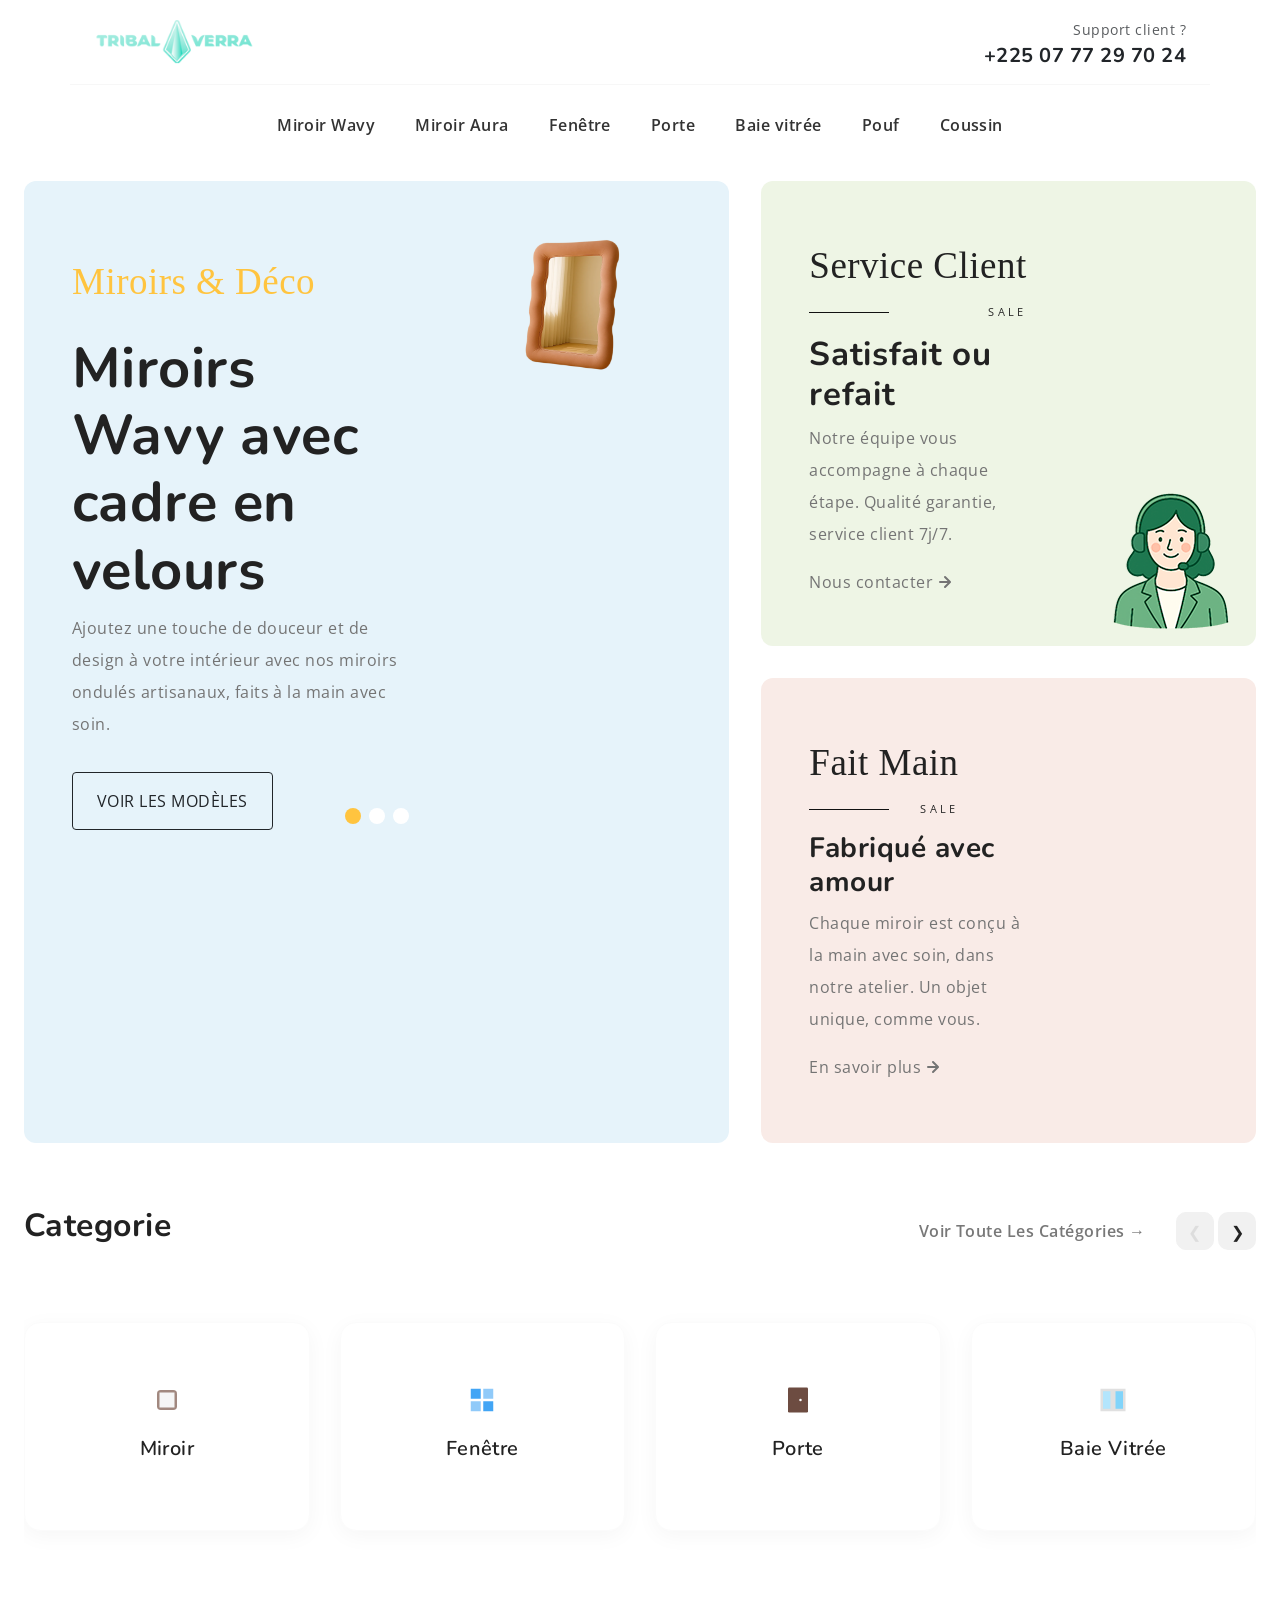
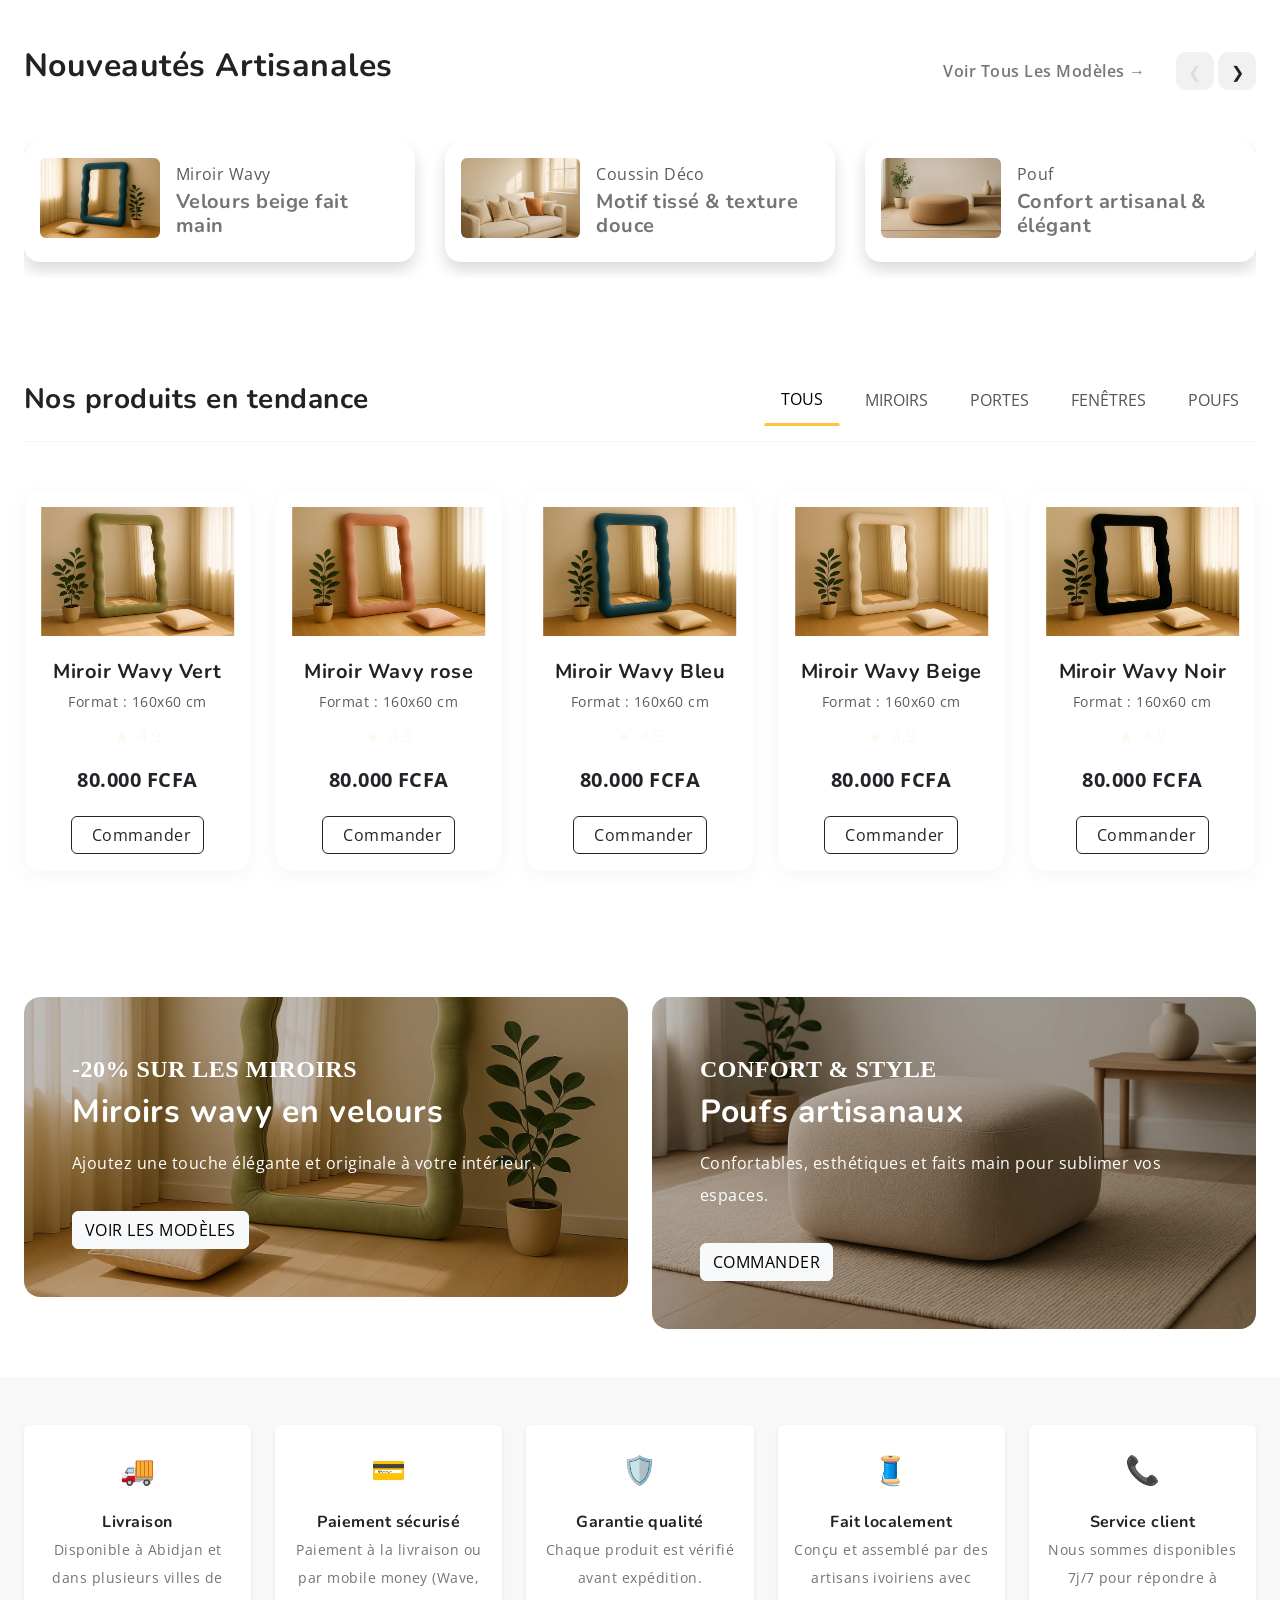
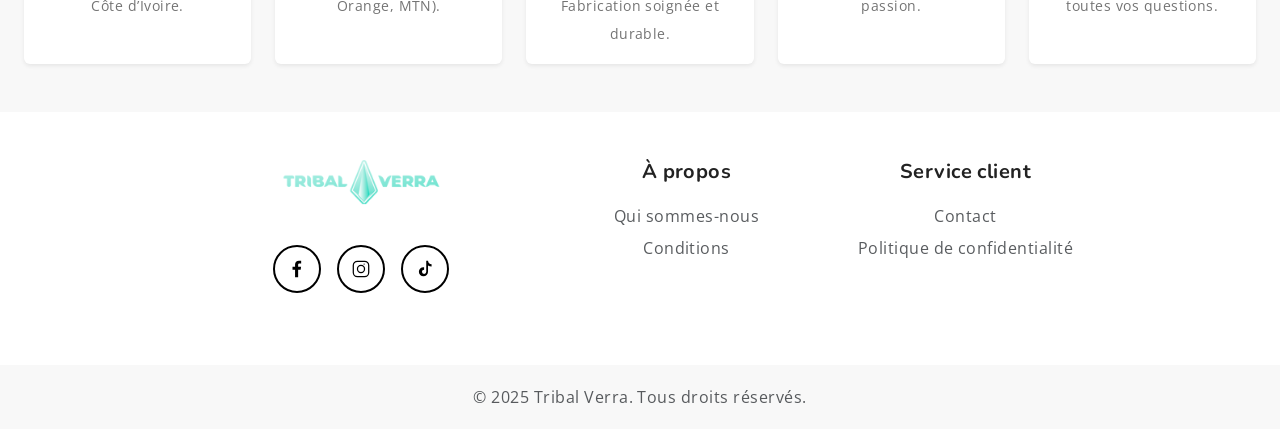
==== commit 60458fce: "mirroir aura" ====
--- a/index.html
+++ b/index.html
@@ -21,7 +21,7 @@
     content="Tribal Verra transforme vos espaces avec des créations en aluminium et miroirs uniques. Découvrez nos portes, fenêtres, baies vitrées sur mesure, alliant artisanat local et design moderne. Basé à Abidjan, Côte d'Ivoire.">
   <meta property="og:type" content="website">
   <meta property="og:url" content="https://tribalverra.ci/">
-  <meta property="og:image" content="URL_DE_VOTRE_LOGO_OU_IMAGE_PRINCIPALE">
+  <meta property="og:image" content="images/Banner.png">
 
 
 
@@ -171,6 +171,10 @@
             </li>
 
             <li class="nav-item">
+              <a class="nav-link fw-semibold" href="miroiraura.html">Miroir Aura</a>
+            </li>
+
+            <li class="nav-item">
               <a class="nav-link fw-semibold" href="#fenetre">Fenêtre</a>
             </li>
 
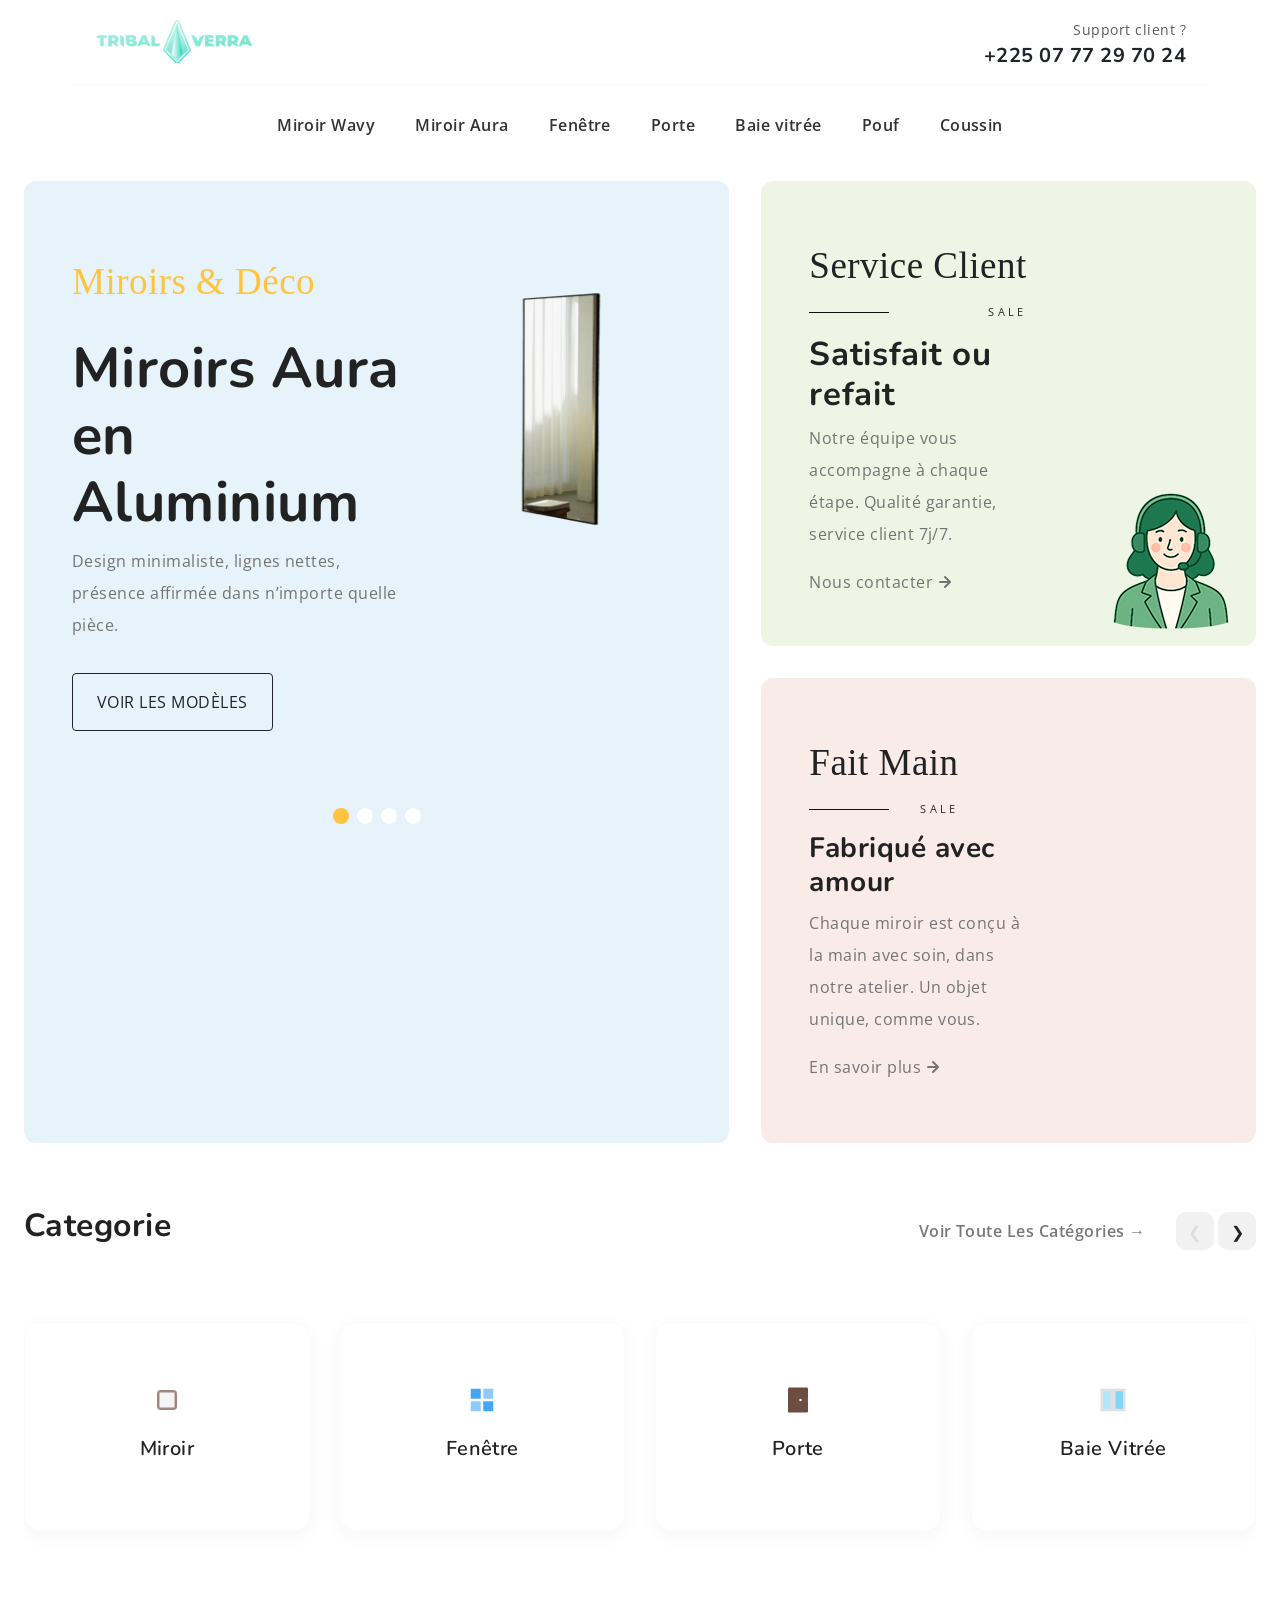
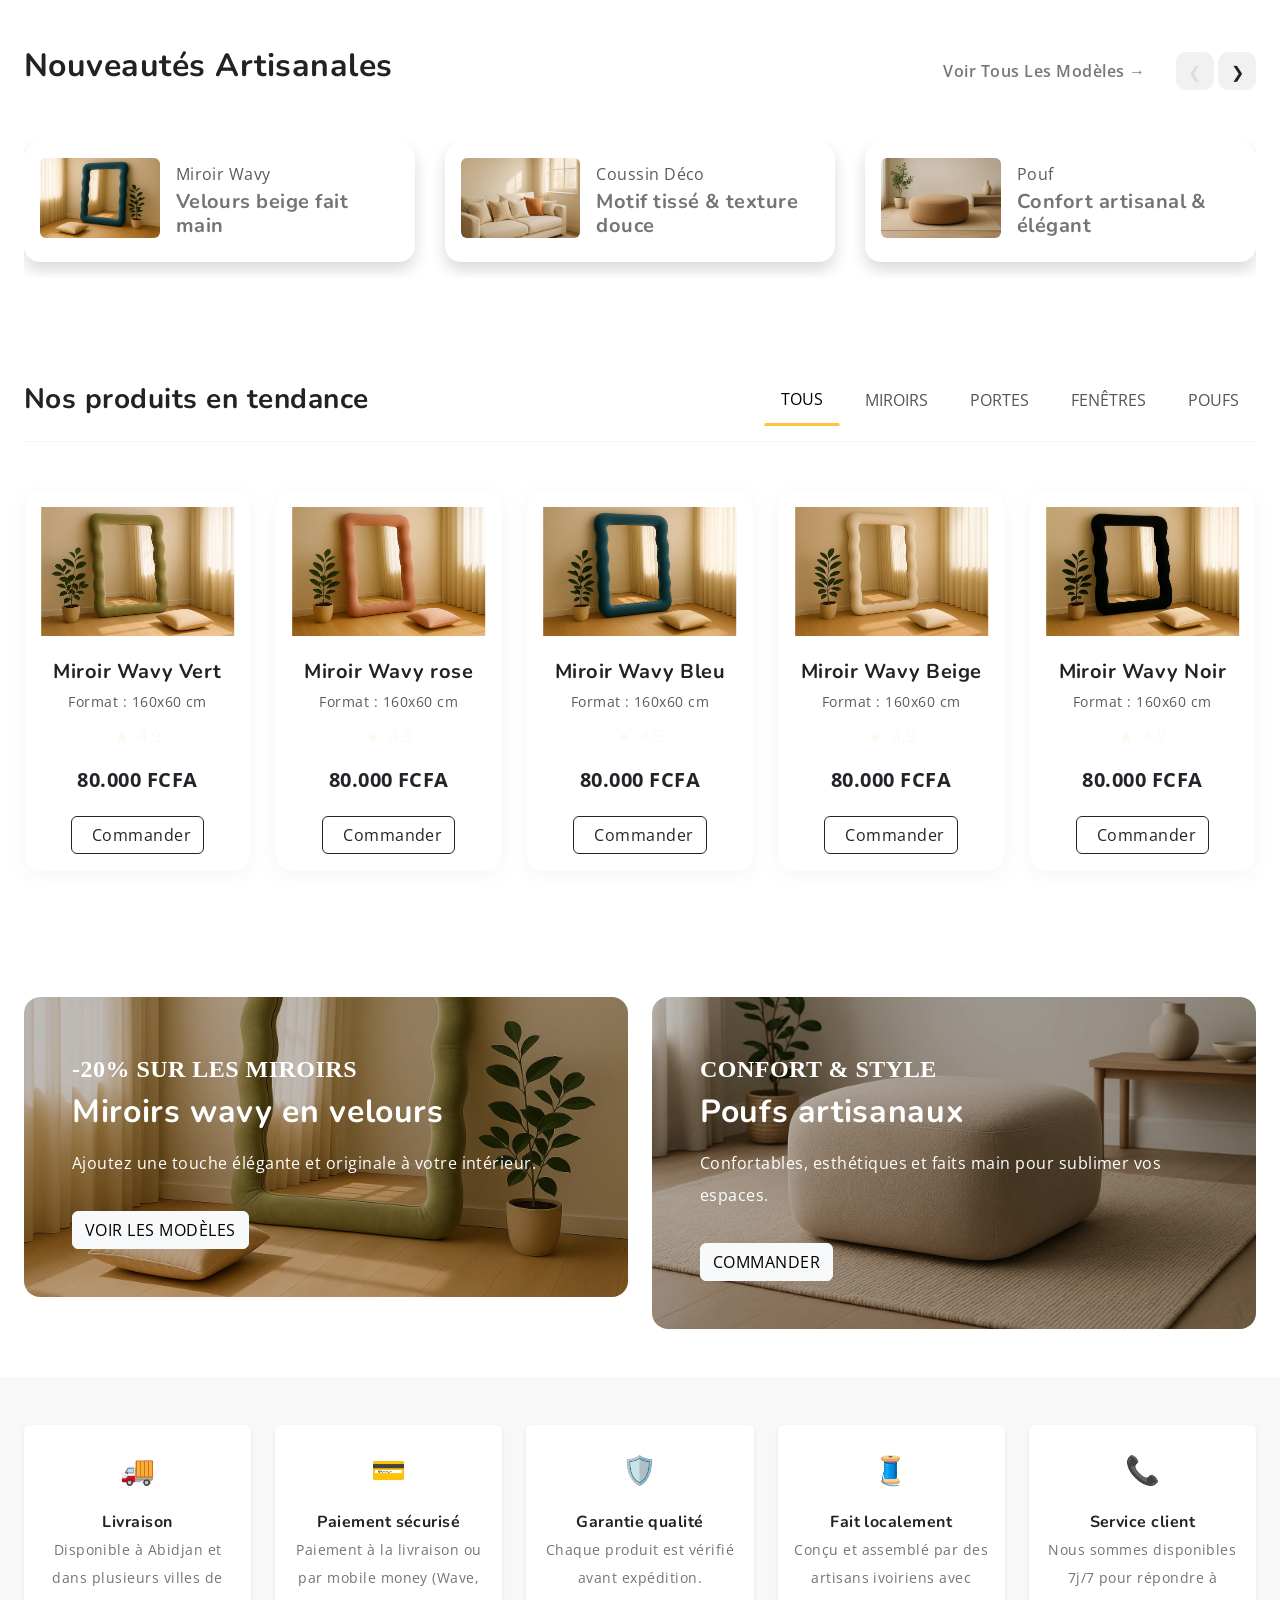
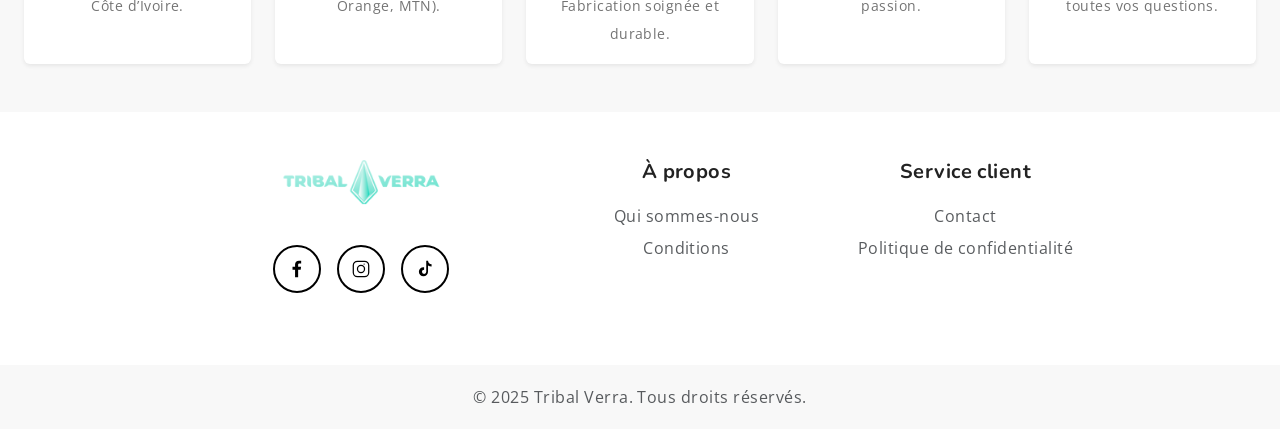
==== commit 77d36d95: "mirroir aura2" ====
--- a/index.html
+++ b/index.html
@@ -218,10 +218,26 @@
                     <div class="row banner-content p-5">
                       <div class="content-wrapper col-md-7">
                         <div class="categories my-3">Miroirs & Déco</div>
+                        <h3 class="display-4">Miroirs Aura en Aluminium</h3>
+                        <p>Design minimaliste, lignes nettes, présence affirmée dans n’importe quelle pièce.</p>
+                        <a href="https://wa.me/22577297024"
+                          class="btn btn-outline-dark btn-lg text-uppercase fs-6 rounded-1 px-4 py-3 mt-3">Voir les
+                          modèles</a>
+                      </div>
+                      <div class="img-wrapper col-md-5">
+                        <img src="images/aura.png" class="img-fluid">
+                      </div>
+                    </div>
+                  </div>
+
+                  <div class="swiper-slide">
+                    <div class="row banner-content p-5">
+                      <div class="content-wrapper col-md-7">
+                        <div class="categories my-3">Miroirs & Déco</div>
                         <h3 class="display-4">Miroirs Wavy avec cadre en velours</h3>
                         <p>Ajoutez une touche de douceur et de design à votre intérieur avec nos miroirs ondulés
                           artisanaux, faits à la main avec soin.</p>
-                        <a href="https://wa.me/p/30086989200899833/22577297024"
+                        <a href="https://wa.me/22577297024"
                           class="btn btn-outline-dark btn-lg text-uppercase fs-6 rounded-1 px-4 py-3 mt-3">Voir les
                           modèles</a>
                       </div>
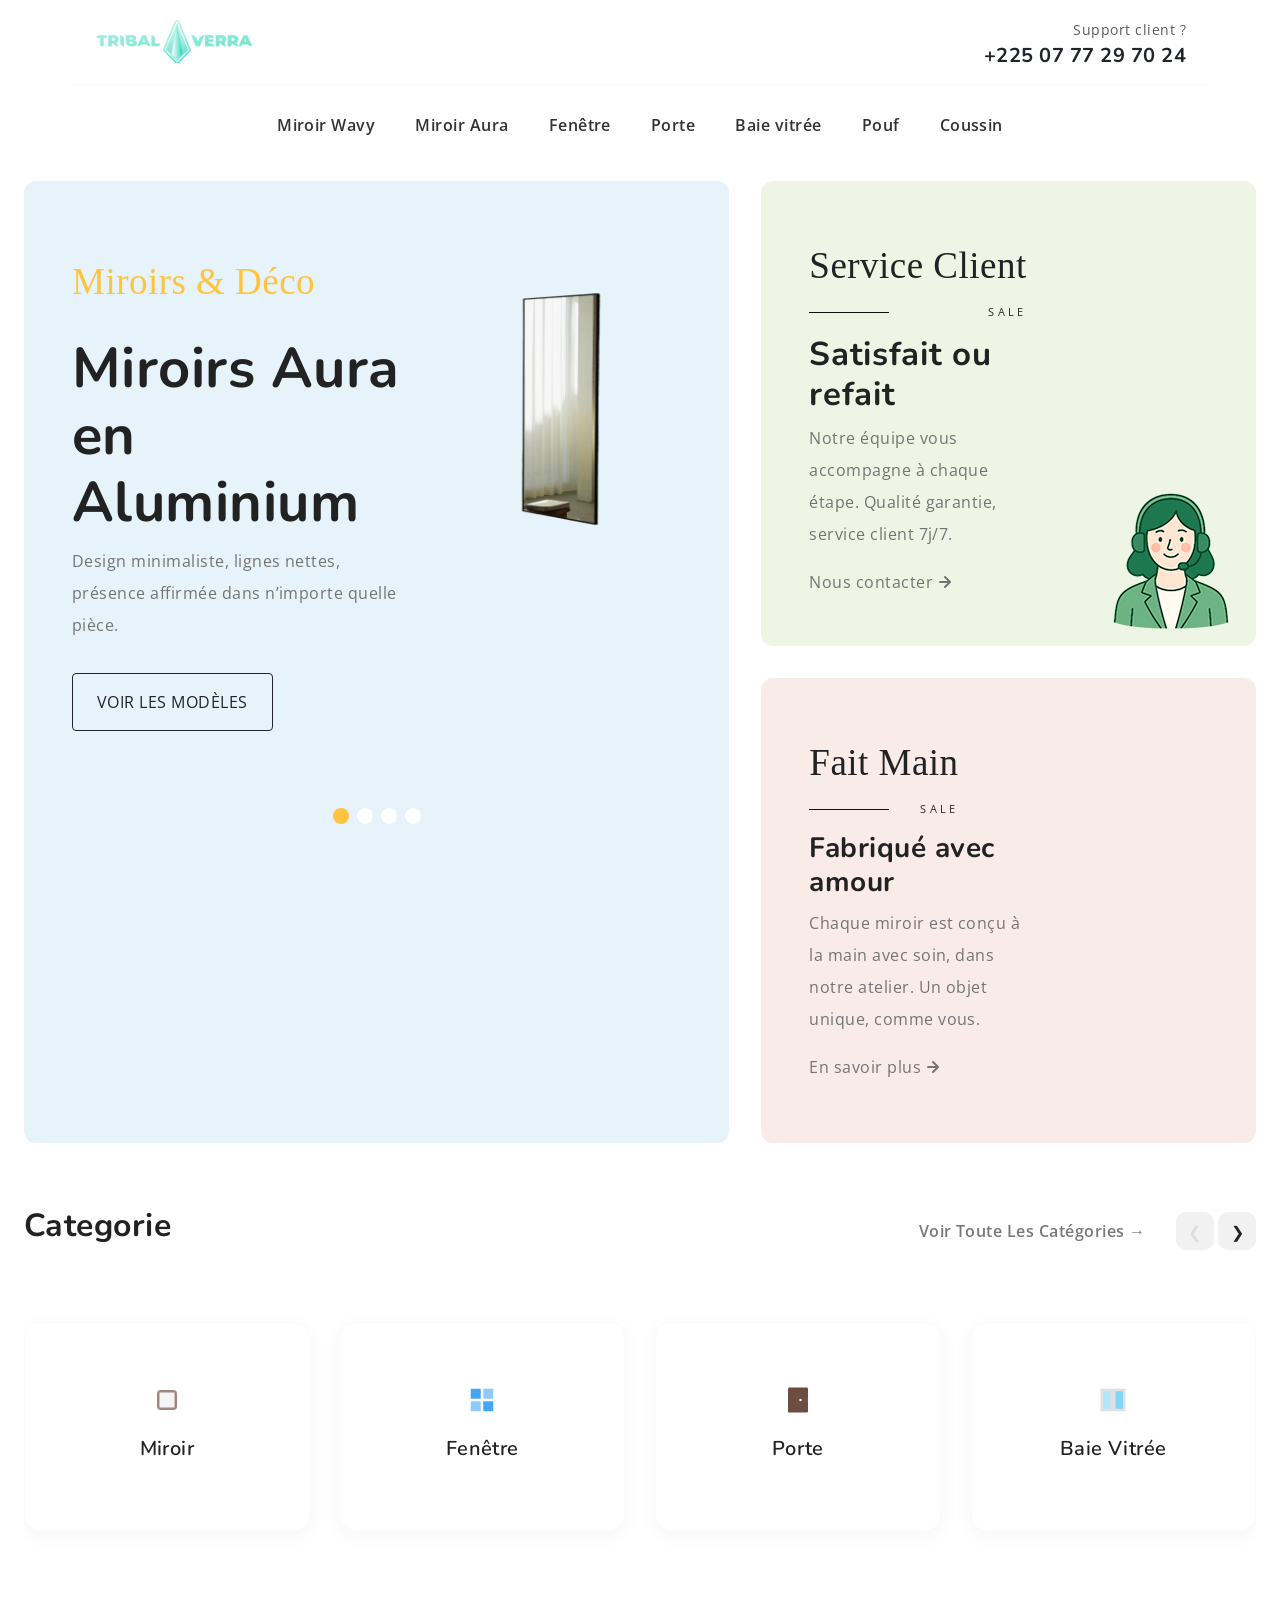
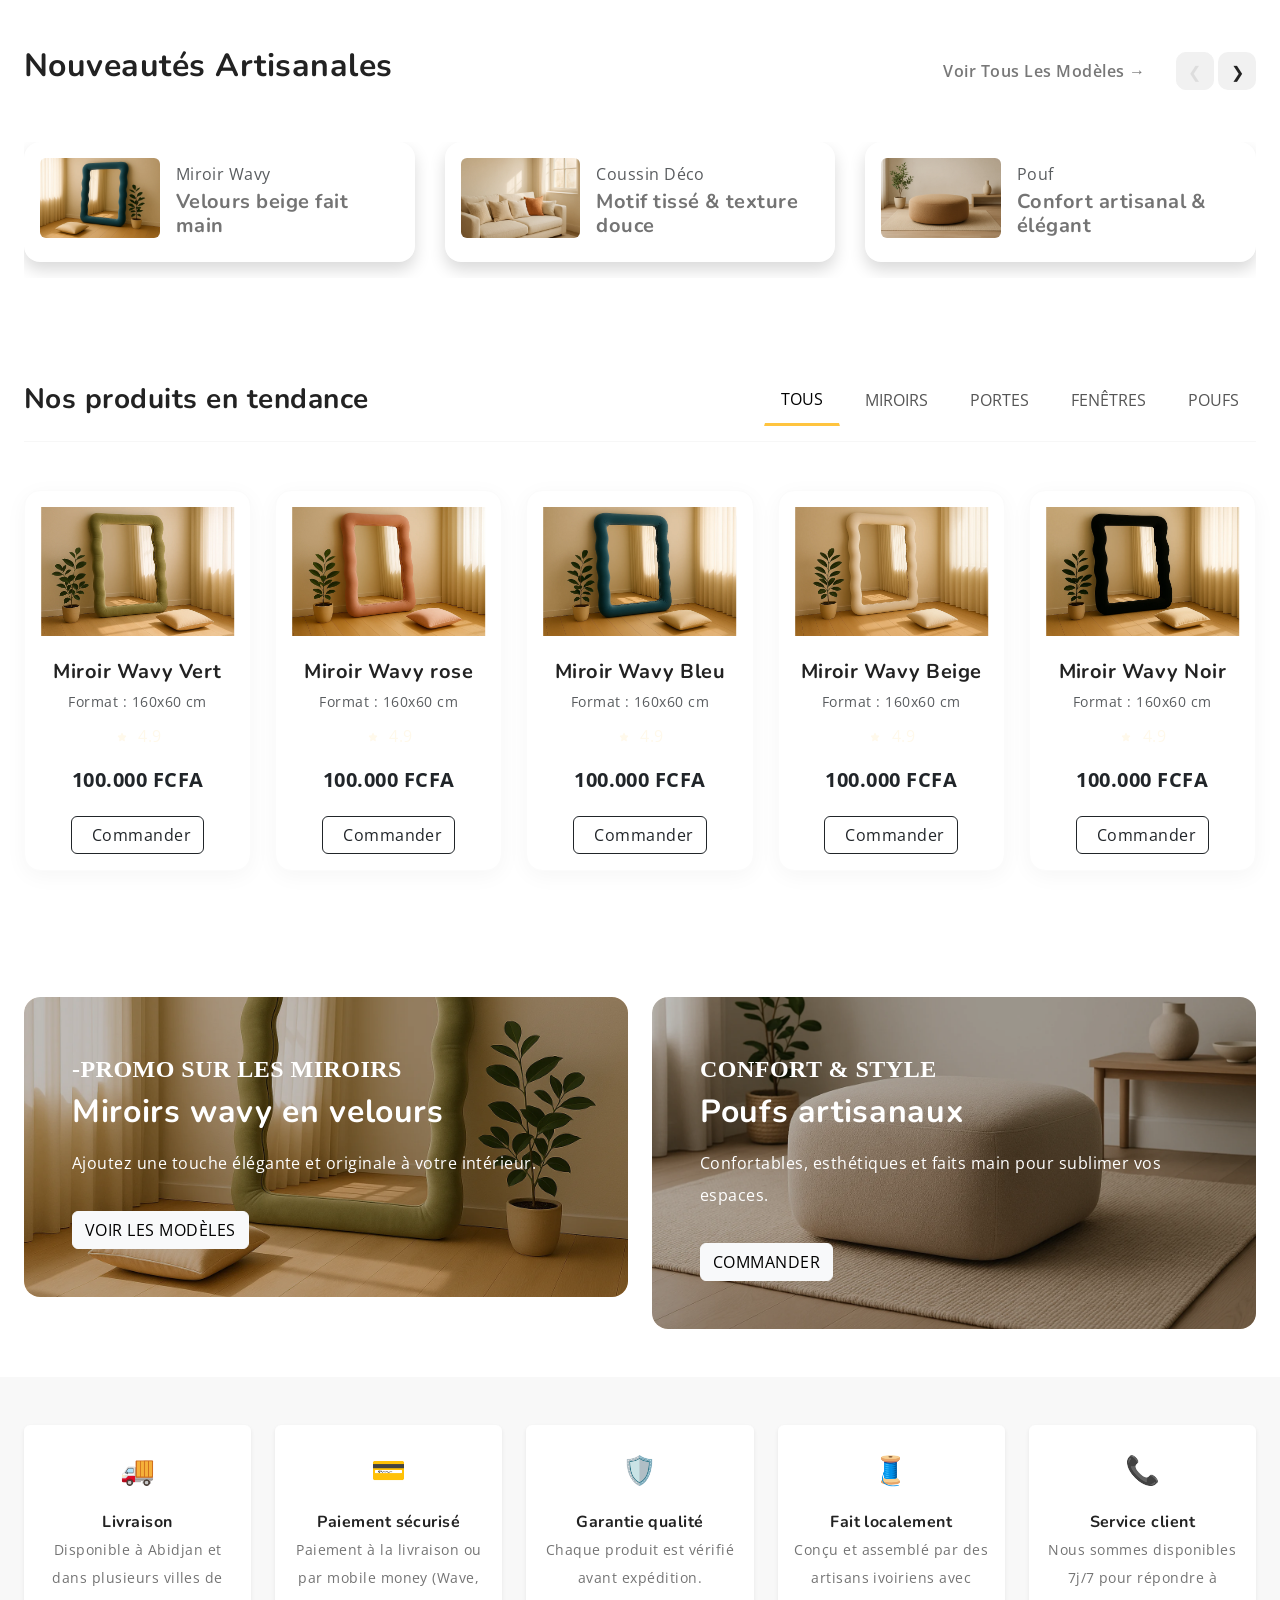
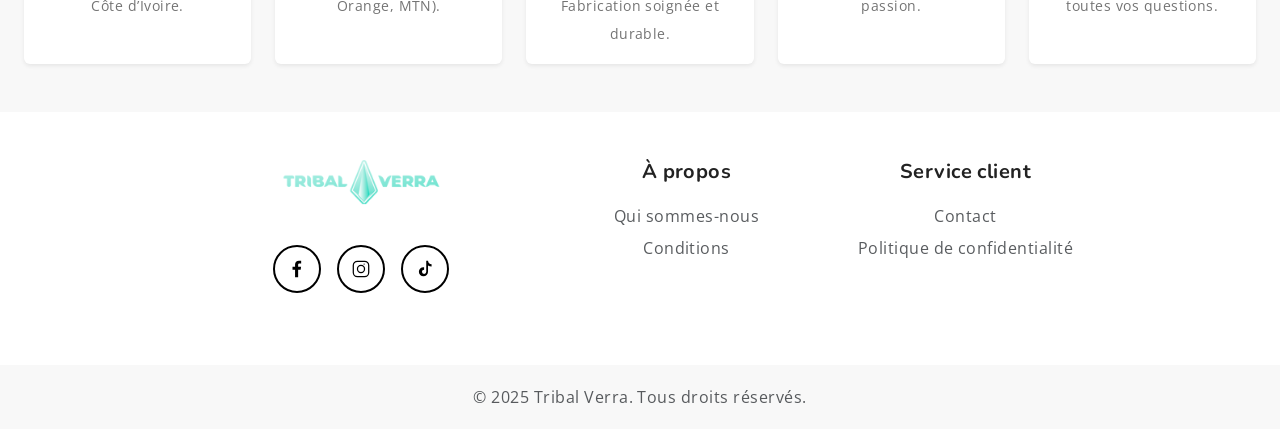
==== commit 6f8a1869: "nise a jour prix" ====
--- a/index.html
+++ b/index.html
@@ -57,6 +57,24 @@
   <meta name="msapplication-TileColor" content="#ffffff">
   <meta name="msapplication-TileImage" content="/ms-icon-144x144.png">
   <meta name="theme-color" content="#ffffff">
+  
+  <!-- Meta Pixel Code -->
+<script>
+!function(f,b,e,v,n,t,s)
+{if(f.fbq)return;n=f.fbq=function(){n.callMethod?
+n.callMethod.apply(n,arguments):n.queue.push(arguments)};
+if(!f._fbq)f._fbq=n;n.push=n;n.loaded=!0;n.version='2.0';
+n.queue=[];t=b.createElement(e);t.async=!0;
+t.src=v;s=b.getElementsByTagName(e)[0];
+s.parentNode.insertBefore(t,s)}(window, document,'script',
+'https://connect.facebook.net/en_US/fbevents.js');
+fbq('init', '640761919035675');
+fbq('track', 'PageView');
+</script>
+<noscript><img height="1" width="1" style="display:none"
+src="https://www.facebook.com/tr?id=640761919035675&ev=PageView&noscript=1"
+/></noscript>
+<!-- End Meta Pixel Code -->
 
 </head>
 
@@ -354,7 +372,7 @@
 
               <!-- Miroir -->
 
-              <a href="miroirwavy.html" class="nav-link category-item swiper-slide text-center">
+              <a href="https://wa.me/22577297024" class="nav-link category-item swiper-slide text-center">
                 <svg xmlns="http://www.w3.org/2000/svg" width="30" height="30" viewBox="0 0 24 24">
                   <rect x="4" y="4" width="16" height="16" rx="3" ry="3" fill="#a1887f" />
                   <rect x="6" y="6" width="12" height="12" fill="#f5f5f5" />
@@ -608,7 +626,7 @@
                           <use xlink:href="#star-solid"></use>
                         </svg> 4.9
                       </span>
-                      <p class="fw-bold text-dark fs-5 mb-3">80.000 FCFA</p>
+                      <p class="fw-bold text-dark fs-5 mb-3">100.000 FCFA</p>
 
                       <!-- Bouton commander -->
                       <a href="miroirwavy.html" class="btn btn-outline-dark d-inline-flex align-items-center gap-2">
@@ -638,7 +656,7 @@
                           <use xlink:href="#star-solid"></use>
                         </svg> 4.9
                       </span>
-                      <p class="fw-bold text-dark fs-5 mb-3">80.000 FCFA</p>
+                      <p class="fw-bold text-dark fs-5 mb-3">100.000 FCFA</p>
 
                       <!-- Bouton commander -->
                       <a href="miroirwavy.html" class="btn btn-outline-dark d-inline-flex align-items-center gap-2">
@@ -668,7 +686,7 @@
                           <use xlink:href="#star-solid"></use>
                         </svg> 4.9
                       </span>
-                      <p class="fw-bold text-dark fs-5 mb-3">80.000 FCFA</p>
+                      <p class="fw-bold text-dark fs-5 mb-3">100.000 FCFA</p>
 
                       <!-- Bouton commander -->
                       <a href="miroirwavy.html" class="btn btn-outline-dark d-inline-flex align-items-center gap-2">
@@ -698,7 +716,7 @@
                           <use xlink:href="#star-solid"></use>
                         </svg> 4.9
                       </span>
-                      <p class="fw-bold text-dark fs-5 mb-3">80.000 FCFA</p>
+                      <p class="fw-bold text-dark fs-5 mb-3">100.000 FCFA</p>
 
                       <!-- Bouton commander -->
                       <a href="miroirwavy.html" class="btn btn-outline-dark d-inline-flex align-items-center gap-2">
@@ -728,7 +746,7 @@
                           <use xlink:href="#star-solid"></use>
                         </svg> 4.9
                       </span>
-                      <p class="fw-bold text-dark fs-5 mb-3">80.000 FCFA</p>
+                      <p class="fw-bold text-dark fs-5 mb-3">100.000 FCFA</p>
 
                       <!-- Bouton commander -->
                       <a href="miroirwavy.html" class="btn btn-outline-dark d-inline-flex align-items-center gap-2">
@@ -767,7 +785,7 @@
           <div class="banner-ad rounded-4"
             style="background: url('images/vert.webp') no-repeat right bottom, #d5f4ef; background-size: cover;">
             <div class="banner-content p-5" style="background: rgba(0, 0, 0, 0.25); border-radius: 16px;">
-              <div class="categories text-uppercase fs-4 fw-bold text-white">-20% sur les miroirs</div>
+              <div class="categories text-uppercase fs-4 fw-bold text-white">-Promo sur les miroirs</div>
               <h3 class="banner-title fs-2 mb-3 text-white">Miroirs wavy en velours</h3>
               <p class="text-white">Ajoutez une touche élégante et originale à votre intérieur.</p>
               <a href="miroirwavy.html" class="btn btn-light text-uppercase mt-3">Voir les modèles</a>
